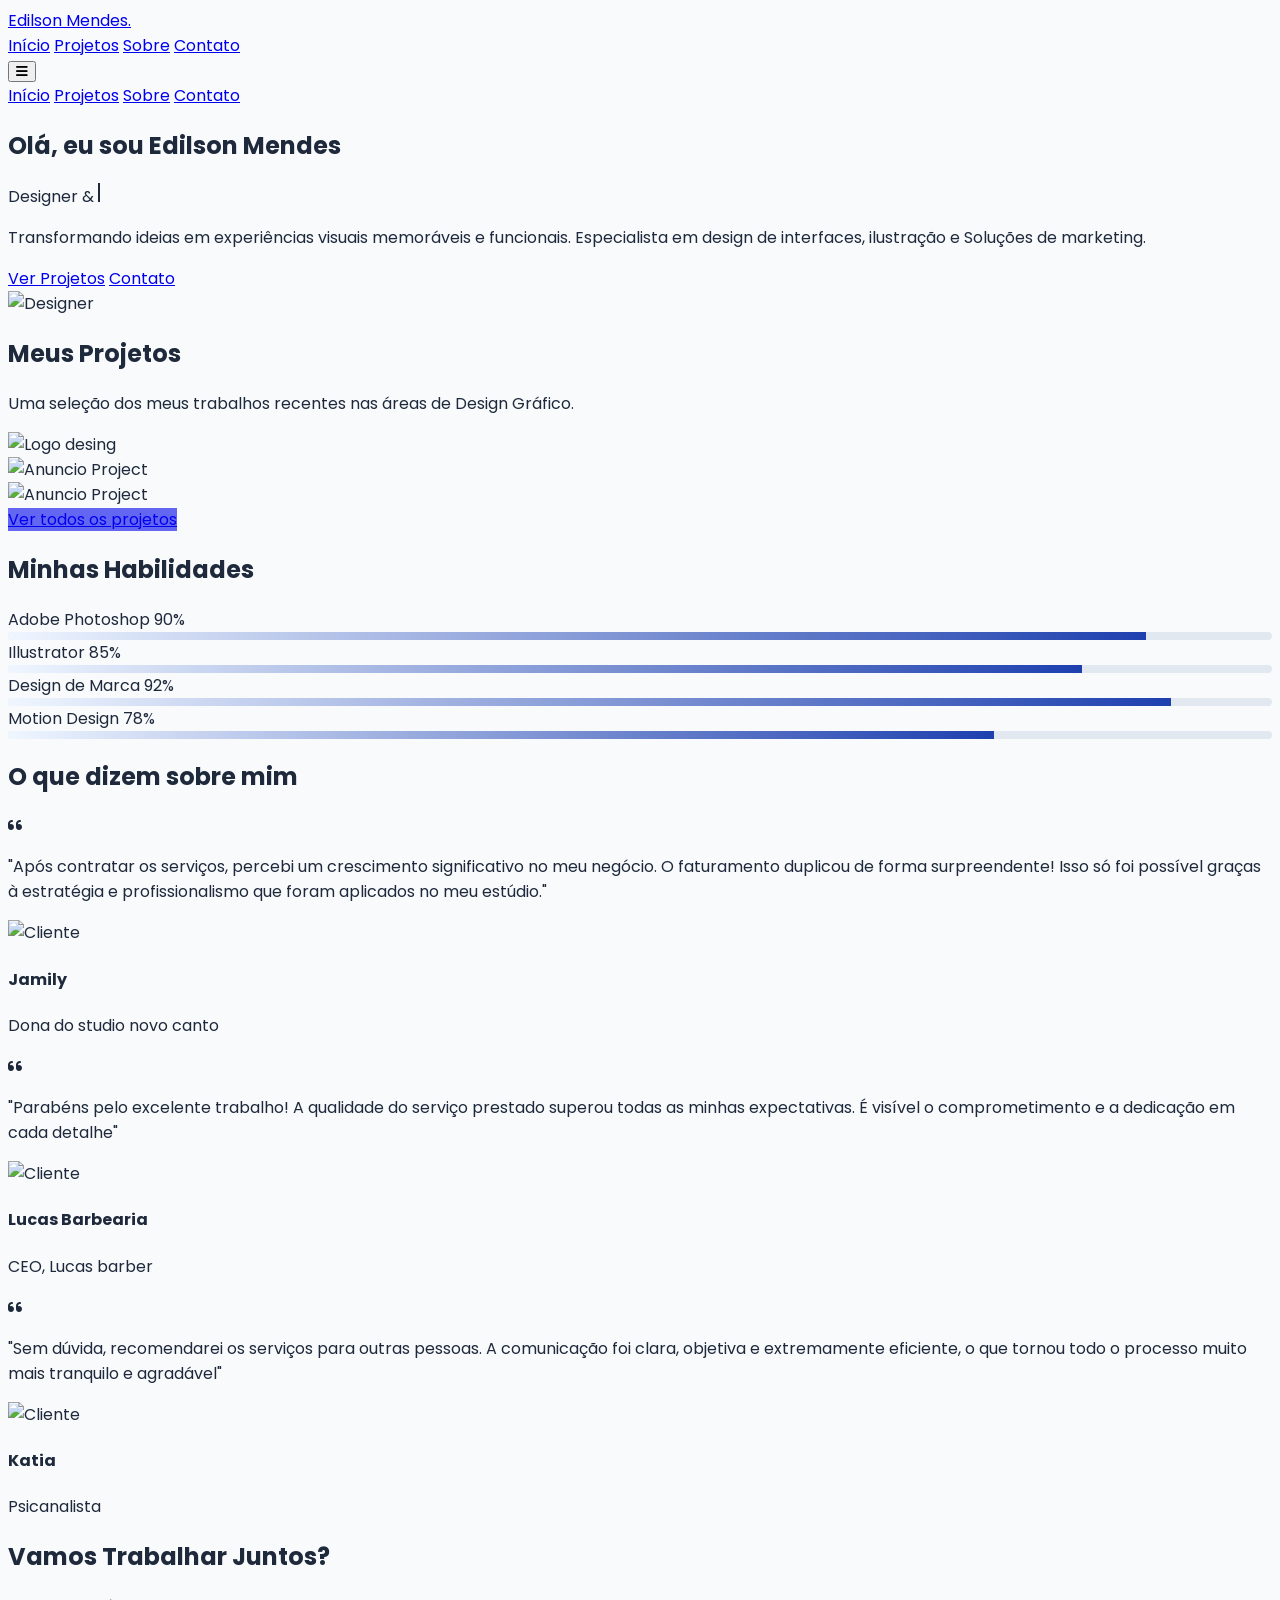
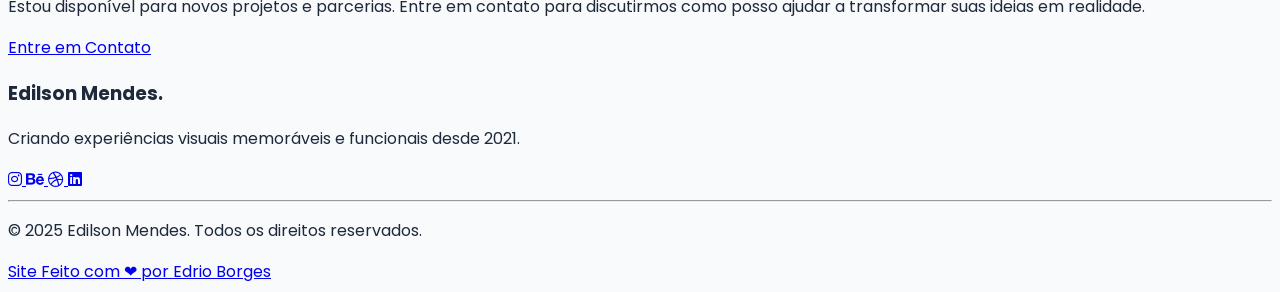
==== index.html @ 92717a98 "adição de novo desing JN dia dos namorado, fxing bugs routes" ====
<!DOCTYPE html>
<html lang="pt-br">
<head>
    <meta charset="UTF-8">
    <meta name="viewport" content="width=device-width, initial-scale=1.0">
    <title>Portfolio | Designer Criativo</title>
    <link href="https://cdnjs.cloudflare.com/ajax/libs/tailwindcss/2.2.19/tailwind.min.css" rel="stylesheet">
    <link href="https://cdnjs.cloudflare.com/ajax/libs/font-awesome/6.0.0-beta3/css/all.min.css" rel="stylesheet">
    <link href="https://fonts.googleapis.com/css2?family=Poppins:wght@300;400;500;600;700&display=swap" rel="stylesheet">
    <style>
        :root {
            --primary: #0f172a;
            --secondary: #6366f1; 
            --accent: #8b5cf6;   
            --light: #f8fafc;
            --dark: #1e293b;
            --blue-light: #eff6ff; 
            --blue-medium: #3b82f6; 
            --blue-dark: #1e40af;   
        }
        
        html {
            scroll-behavior: smooth;
        }
        
        body {
            font-family: 'Poppins', sans-serif;
            background-color: var(--light);
            color: var(--dark);
        }
        
        .nav-link {
            position: relative;
        }
        
        .nav-link::after {
            content: '';
            position: absolute;
            width: 0;
            height: 2px;
            bottom: -4px;
            left: 0;
            background-color: var(--blue-medium);
            transition: width 0.3s ease;
        }
        
        .nav-link:hover::after {
            width: 100%;
        }
        
        .hero-text span {
            display: inline-block;
            opacity: 0;
            transform: translateY(20px);
            animation: fadeInUp 0.8s forwards;
        }
        
        @keyframes fadeInUp {
            to {
                opacity: 1;
                transform: translateY(0);
            }
        }
        
        .project-card {
            position: relative;
            overflow: hidden;
            transition: transform 0.4s ease;
        }
        
        .project-card:hover {
            transform: translateY(-10px);
        }
        
        .project-overlay {
            position: absolute;
            bottom: 0;
            left: 0;
            right: 0;
            background: linear-gradient(to top, rgba(15, 23, 42, 0.9), transparent);
            color: white;
            padding: 20px;
            transform: translateY(100%);
            transition: transform 0.3s ease;
        }
        
        .project-card:hover .project-overlay {
            transform: translateY(0);
        }
        
        .btn-primary {
            background-color: var(--secondary);
            transition: all 0.3s ease;
        }
        
        .btn-primary:hover {
            background-color: var(--blue-dark);
            transform: translateY(-2px);
            box-shadow: 0 10px 15px -3px rgba(99, 102, 241, 0.3);
        }
        
        .skill-bar {
            height: 8px;
            border-radius: 4px;
            background-color: #e2e8f0;
            overflow: hidden;
            position: relative;
        }
        
        .skill-progress {
            position: absolute;
            top: 0;
            left: 0;
            height: 100%;
            background: linear-gradient(to right, var(--blue-light), var(--blue-dark));
            width: 0;
            transition: width 1.5s ease;
        }
        
        .animate-on-scroll {
            opacity: 0;
            transform: translateY(30px);
            transition: opacity 0.8s ease, transform 0.8s ease;
        }
        
        .animate-on-scroll.visible {
            opacity: 1;
            transform: translateY(0);
        }
        
        #navbar {
            transition: all 0.3s ease;
        }
        
        .shrink {
            padding-top: 0.5rem !important;
            padding-bottom: 0.5rem !important;
            background-color: rgba(255, 255, 255, 0.95) !important;
            box-shadow: 0 10px 15px -3px rgba(0, 0, 0, 0.1);
        }
        
        .loader {
            position: fixed;
            top: 0;
            left: 0;
            width: 100%;
            height: 100%;
            background-color: var(--light);
            display: flex;
            justify-content: center;
            align-items: center;
            z-index: 9999;
            transition: opacity 0.5s ease, visibility 0.5s ease;
        }
        
        .loader-hidden {
            opacity: 0;
            visibility: hidden;
        }
        
        .loader-icon {
            width: 50px;
            height: 50px;
            border: 3px solid #e2e8f0;
            border-top-color: var(--accent);
            border-radius: 50%;
            animation: spin 1s linear infinite;
        }
        
        @keyframes spin {
            to {
                transform: rotate(360deg);
            }
        }
        
        .cursor {
            display: inline-block;
            width: 2px;
            height: 1.2em;
            background-color: var(--dark);
            margin-left: 4px;
            animation: blink 1s infinite;
        }
        
        @keyframes blink {
            50% {
                opacity: 0;
            }
        }
    </style>
</head>
<body>
    
    <div class="loader">
        <div class="loader-icon"></div>
    </div>

    
    <nav id="navbar" class="fixed w-full bg-white bg-opacity-80 backdrop-filter backdrop-blur-lg py-4 z-50 transition-all duration-300">
        <div class="container mx-auto px-6 flex justify-between items-center">
            <a href="#" class="text-2xl font-bold text-blue-600">
                <span class="text-blue-600">Edilson</span> Mendes<span class="text-blue-600">.</span>
            </a>
            <div class="hidden md:flex space-x-8">
                <a href="/index.html" class="nav-link text-gray-800 hover:text-indigo-600 font-medium">Início</a>
                <a href="./routes/projetos.html" class="nav-link text-gray-800 hover:text-indigo-600 font-medium">Projetos</a>
                <a href="./routes/sobre.html" class="nav-link text-gray-800 hover:text-indigo-600 font-medium">Sobre</a>
                <a href="./routes/contato.html" class="nav-link text-gray-800 hover:text-blue-600 font-medium">Contato</a>
            </div>
            <div class="md:hidden">
                <button id="menu-toggle" class="text-gray-800 focus:outline-none">
                    <i class="fas fa-bars text-2xl"></i>
                </button>
            </div>
        </div>
        
        <div id="mobile-menu" class="hidden md:hidden bg-white absolute w-full left-0 py-4 px-6 shadow-lg">
            <div class="flex flex-col space-y-4">
                <a href="/index.html" class="text-gray-800 hover:text-indigo-600 font-medium">Início</a>
                <a href="./routes/projetos.html" class="text-gray-800 hover:text-indigo-600 font-medium">Projetos</a>
                <a href="./routes/sobre.html" class="text-gray-800 hover:text-indigo-600 font-medium">Sobre</a>
                <a href="./routes/contato.html" class="text-gray-800 hover:text-blue-600 font-medium">Contato</a>
            </div>
        </div>
    </nav>

    <!-- Hero Section -->
    <section class="min-h-screen bg-gradient-to-b from-white to-indigo-50 flex items-center relative overflow-hidden">
        <div class="container mx-auto px-6 py-24 md:py-32">
            <div class="flex flex-col md:flex-row items-center">
                <div class="md:w-1/2 mb-12 md:mb-0">
                    <h1 class="text-4xl md:text-6xl font-bold mb-4 hero-text">
                        <span style="animation-delay: 0.1s;">Olá,</span>
                        <span style="animation-delay: 0.2s;"> eu</span>
                        <span style="animation-delay: 0.3s;"> sou</span>
                        <span style="animation-delay: 0.4s;"> Edilson</span>
                        <span style="animation-delay: 0.5s;"> Mendes</span>
                    </h1>
                    <div class="mb-8 text-xl md:text-2xl text-gray-600 hero-text">
                        <span id="typed-text"></span><span class="cursor"></span>
                    </div>
                    <p class="text-gray-600 mb-8 hero-text" style="animation-delay: 0.8s;">
                        Transformando ideias em experiências visuais memoráveis e funcionais. Especialista em design de interfaces, ilustração e Soluções de marketing.
                    </p>
                    <div class="flex space-x-4 hero-text" style="animation-delay: 1s;">
                        <a href="#projetos" class="bg-blue-600 hover:bg-blue-700 px-8 py-3 rounded-lg text-white font-medium transition-colors duration-300">Ver Projetos</a>
                        <a href="./routes/contato.html" class="px-8 py-3 rounded-lg border-2 border-indigo-600 text-indigo-600 font-medium hover:bg-indigo-600 hover:text-white transition duration-300">Contato</a>
                    </div>
                </div>
                <div class="md:w-1/2 flex justify-center">
                    <div class="relative w-80 h-80 md:w-96 md:h-96 rounded-full bg-indigo-100 animate-on-scroll">
                        <img src="https://englishhub897785602.imgix.net/edilson/perfil2.jpeg" alt="Designer" class="absolute inset-0 w-full h-full object-cover rounded-full p-2" loading="lazy">
                    </div>
                </div>
            </div>
        </div>
        <div class="absolute -bottom-16 -right-16 w-64 h-64 bg-purple-200 rounded-full opacity-50 blur-3xl"></div>
        <div class="absolute -top-16 -left-16 w-64 h-64 bg-indigo-200 rounded-full opacity-50 blur-3xl"></div>
    </section>

    
    <section id="projetos" class="py-20 bg-white">
        <div class="container mx-auto px-6">
            <h2 class="text-3xl md:text-4xl font-bold mb-2 animate-on-scroll">Meus Projetos</h2>
            <div class="w-20 h-1 bg-indigo-600 rounded mb-8 animate-on-scroll"></div>
            <p class="text-gray-600 mb-12 max-w-2xl animate-on-scroll">
                Uma seleção dos meus trabalhos recentes nas áreas de Design Gráfico.
            </p>
            
            <div class="grid grid-cols-1 md:grid-cols-2 lg:grid-cols-3 gap-8">
                <div class="project-card rounded-xl shadow-lg overflow-hidden animate-on-scroll">
                    <img src="https://englishhub897785602.imgix.net/edilson/Bellaitalia.jpeg" alt="Logo desing" class="w-full h-64 object-cover" loading="lazy">
                    <div class="project-overlay">
                        <h3 class="text-xl font-bold mb-2">Logo Bella italia</h3>
                        <p class="text-gray-200 mb-4">Design de uma logo Feita para uma das maiores Pizzarias de Porterinha</p>
                        <a href="./routes/projetos.html" class="text-indigo-300 hover:text-white transition">Ver detalhes →</a>
                    </div>
                </div>
                
                <div class="project-card rounded-xl shadow-lg overflow-hidden animate-on-scroll">
                    <img src="https://englishhub897785602.imgix.net/edilson/Design%20Storie%20Prime%20JN%20dia%20dos%20namorados%20_page-0001.jpg"
                        alt="Anuncio Project"
                        class="w-full h-64 object-cover object-top mx-auto"
                        loading="lazy">
                    <div class="project-overlay">
                        <h3 class="text-xl font-bold mb-2">Anuncio Dia dos namorados</h3>
                        <p class="text-gray-200 mb-4">Criação de um anuncio promocional do dia dos namorados Posto JN</p>
                        <a href="./routes/projetos.html" class="text-indigo-300 hover:text-white transition">Ver detalhes →</a>
                    </div>
                </div>

                
                <div class="project-card rounded-xl shadow-lg overflow-hidden animate-on-scroll">
                    <img src="https://englishhub897785602.imgix.net/edilson/imgProject2.jpeg" alt="Anuncio Project" class="w-full h-64 object-cover" loading="lazy">
                    <div class="project-overlay">
                        <h3 class="text-xl font-bold mb-2">Anuncio Show</h3>
                        <p class="text-gray-200 mb-4">Criação de um anuncio promocional de um show na Bella italia</p>
                        <a href="./routes/projetos.html" class="text-indigo-300 hover:text-white transition">Ver detalhes →</a>
                    </div>
                </div>

                
                
                
                <!--  
                <div class="project-card rounded-xl shadow-lg overflow-hidden animate-on-scroll">
                    <img src="/api/placeholder/600/400" alt="Illustration Project" class="w-full h-64 object-cover" loading="lazy">
                    <div class="project-overlay">
                        <h3 class="text-xl font-bold mb-2">Ilustrações Livro Infantil</h3>
                        <p class="text-gray-200 mb-4">Série de ilustrações para livro infantil educativo sobre preservação ambiental.</p>
                        <a href="./projetos.html" class="text-indigo-300 hover:text-white transition">Ver detalhes →</a>
                    </div>
                </div>
                
     
                <div class="project-card rounded-xl shadow-lg overflow-hidden animate-on-scroll">
                    <img src="/api/placeholder/600/400" alt="UI Design" class="w-full h-64 object-cover" loading="lazy">
                    <div class="project-overlay">
                        <h3 class="text-xl font-bold mb-2">Dashboard Financeiro</h3>
                        <p class="text-gray-200 mb-4">Interface de usuário para dashboard financeiro com foco em visualização de dados.</p>
                        <a href="#" class="text-indigo-300 hover:text-white transition">Ver detalhes →</a>
                    </div>
                </div>
                
               
                <div class="project-card rounded-xl shadow-lg overflow-hidden animate-on-scroll">
                    <img src="/api/placeholder/600/400" alt="Packaging Design" class="w-full h-64 object-cover" loading="lazy">
                    <div class="project-overlay">
                        <h3 class="text-xl font-bold mb-2">Embalagem Cosmético Natural</h3>
                        <p class="text-gray-200 mb-4">Design de embalagem sustentável para linha de cosméticos naturais.</p>
                        <a href="#" class="text-indigo-300 hover:text-white transition">Ver detalhes →</a>
                    </div>
                </div>
            </div>
            -->
            
            <div class="text-center mt-12">
                <a href="./routes/projetos.html" class="btn-primary px-8 py-3 rounded-lg text-white font-medium inline-block animate-on-scroll">
                    Ver todos os projetos
                </a>
            </div>
        </div>
    </section>

    <section class="py-20 bg-indigo-50">
        <div class="container mx-auto px-6">
            <h2 class="text-3xl md:text-4xl font-bold mb-2 animate-on-scroll">Minhas Habilidades</h2>
            <div class="w-20 h-1 bg-indigo-600 rounded mb-8 animate-on-scroll"></div>
            
            <div class="grid grid-cols-1 md:grid-cols-2 gap-x-12 gap-y-8">

                <!-- 
                <div class="animate-on-scroll">
                    <div class="flex justify-between mb-2">
                        <span class="font-medium">UI/UX Design</span>
                        <span class="text-indigo-600">95%</span>
                    </div>
                    <div class="skill-bar">
                        <div class="skill-progress" data-width="95"></div>
                    </div>
                </div>
                 -->
                <div class="animate-on-scroll">
                    <div class="flex justify-between mb-2">
                        <span class="font-medium">Adobe Photoshop</span>
                        <span class="text-indigo-600">90%</span>
                    </div>
                    <div class="skill-bar">
                        <div class="skill-progress" data-width="90"></div>
                    </div>
                </div>
                
                
                <div class="animate-on-scroll">
                    <div class="flex justify-between mb-2">
                        <span class="font-medium">Illustrator</span>
                        <span class="text-indigo-600">85%</span>
                    </div>
                    <div class="skill-bar">
                        <div class="skill-progress" data-width="85"></div>
                    </div>
                </div>
                
                <!-- 
                 /*
                <div class="animate-on-scroll">
                    <div class="flex justify-between mb-2">
                        <span class="font-medium">Figma</span>
                        <span class="text-indigo-600">98%</span>
                    </div>
                    <div class="skill-bar">
                        <div class="skill-progress" data-width="98"></div>
                    </div>
                </div>
                 -->
                
                <div class="animate-on-scroll">
                    <div class="flex justify-between mb-2">
                        <span class="font-medium">Design de Marca</span>
                        <span class="text-indigo-600">92%</span>
                    </div>
                    <div class="skill-bar">
                        <div class="skill-progress" data-width="92"></div>
                    </div>
                </div>
                
                
                <div class="animate-on-scroll">
                    <div class="flex justify-between mb-2">
                        <span class="font-medium">Motion Design</span>
                        <span class="text-indigo-600">78%</span>
                    </div>
                    <div class="skill-bar">
                        <div class="skill-progress" data-width="78"></div>
                    </div>
                </div>
            </div>
        </div>
    </section>

    
    <section class="py-20 bg-white">
        <div class="container mx-auto px-6">
            <h2 class="text-3xl md:text-4xl font-bold mb-2 text-center animate-on-scroll">O que dizem sobre mim</h2>
            <div class="w-20 h-1 bg-indigo-600 rounded mb-8 mx-auto animate-on-scroll"></div>
            
            <div class="grid grid-cols-1 md:grid-cols-2 lg:grid-cols-3 gap-8 mt-12">
               
                <div class="bg-gray-50 p-8 rounded-xl shadow-lg animate-on-scroll">
                    <div class="text-indigo-500 mb-4">
                        <i class="fas fa-quote-left text-3xl"></i>
                    </div>
                    <p class="text-gray-600 mb-6 italic">
                        "Após contratar os serviços, percebi um crescimento significativo no meu negócio. O faturamento duplicou de forma surpreendente! Isso só foi possível graças à estratégia e profissionalismo que foram aplicados no meu estúdio."
                    </p>
                    <div class="flex items-center">
                        <div class="w-12 h-12 rounded-full bg-gray-300 mr-4">
                            <img src="/api/placeholder/50/50" alt="Cliente" class="w-full h-full object-cover rounded-full" loading="lazy">
                        </div>
                        <div>
                            <h4 class="font-bold">Jamily</h4>
                            <p class="text-sm text-gray-500">Dona do studio novo canto</p>
                        </div>
                    </div>
                </div>
                
                
                <div class="bg-gray-50 p-8 rounded-xl shadow-lg animate-on-scroll">
                    <div class="text-indigo-500 mb-4">
                        <i class="fas fa-quote-left text-3xl"></i>
                    </div>
                    <p class="text-gray-600 mb-6 italic">
                        "Parabéns pelo excelente trabalho! A qualidade do serviço prestado superou todas as minhas expectativas. É visível o comprometimento e a dedicação em cada detalhe"
                    </p>
                    <div class="flex items-center">
                        <div class="w-12 h-12 rounded-full bg-gray-300 mr-4">
                            <img src="/api/placeholder/50/50" alt="Cliente" class="w-full h-full object-cover rounded-full" loading="lazy">
                        </div>
                        <div>
                            <h4 class="font-bold">Lucas Barbearia</h4>
                            <p class="text-sm text-gray-500">CEO, Lucas barber</p>
                        </div>
                    </div>
                </div>
                
                <div class="bg-gray-50 p-8 rounded-xl shadow-lg animate-on-scroll">
                    <div class="text-indigo-500 mb-4">
                        <i class="fas fa-quote-left text-3xl"></i>
                    </div>
                    <p class="text-gray-600 mb-6 italic">
                        "Sem dúvida, recomendarei os serviços para outras pessoas. A comunicação foi clara, objetiva e extremamente eficiente, o que tornou todo o processo muito mais tranquilo e agradável"
                    </p>
                    <div class="flex items-center">
                        <div class="w-12 h-12 rounded-full bg-gray-300 mr-4">
                            <img src="/api/placeholder/50/50" alt="Cliente" class="w-full h-full object-cover rounded-full" loading="lazy">
                        </div>
                        <div>
                            <h4 class="font-bold">Katia</h4>
                            <p class="text-sm text-gray-500">Psicanalista</p>
                        </div>
                    </div>
                </div>
            </div>
        </div>
    </section>

    <section class="py-20 bg-indigo-600 text-white">
        <div class="container mx-auto px-6 text-center">
            <h2 class="text-3xl md:text-4xl font-bold mb-4 animate-on-scroll">Vamos Trabalhar Juntos?</h2>
            <p class="max-w-lg mx-auto mb-8 animate-on-scroll">
                Estou disponível para novos projetos e parcerias. Entre em contato para discutirmos como posso ajudar a transformar suas ideias em realidade.
            </p>
            <a href="./routes/contato.html" class="bg-white text-indigo-600 px-8 py-3 rounded-lg font-medium hover:bg-gray-100 transition duration-300 inline-block animate-on-scroll">
                Entre em Contato
            </a>
        </div>
    </section>

   
    <footer class="bg-gray-900 text-white py-12">
        <div class="container mx-auto px-6">
            <div class="flex flex-col md:flex-row justify-between items-center">
                <div class="mb-8 md:mb-0">
                    <h3 class="text-2xl font-bold mb-4 text-blue-400"> 
                        <span class="text-blue-500">Edilson</span> Mendes<span class="text-blue-500">.</span>
                    </h3>
                    <p class="text-gray-400 max-w-md">
                        Criando experiências visuais memoráveis e funcionais desde 2021.
                    </p>
                </div>
                
                <div class="flex space-x-6">
                    <a href="https://www.instagram.com/edilsonmendessantos/" target="_blank" class="text-gray-400 hover:text-white transition">
                        <i class="fab fa-instagram text-xl"></i>
                    </a>
                    <a href="#" class="text-gray-400 hover:text-white transition">
                        <i class="fab fa-behance text-xl"></i>
                    </a>
                    <a href="#" class="text-gray-400 hover:text-white transition">
                        <i class="fab fa-dribbble text-xl"></i>
                    </a>
                    <a href="#" class="text-gray-400 hover:text-white transition">
                        <i class="fab fa-linkedin text-xl"></i>
                    </a>
                </div>
            </div>
            
            <hr class="border-gray-800 my-8">
            
            <div class="flex flex-col md:flex-row justify-between items-center">
                <p class="text-gray-500 text-sm mb-4 md:mb-0">
                    &copy; 2025 Edilson Mendes. Todos os direitos reservados.
                </p>
                
                <div class="flex space-x-6 text-sm text-gray-500">
                    <a href="https://www.instagram.com/edrioborges/" target="_blank" class="hover:text-gray-300 transition">Site Feito com ❤ por Edrio Borges</a>
                </div>
            </div>
        </div>
    </footer>

    <script>
       
        window.addEventListener('load', () => {
            const loader = document.querySelector('.loader');
            setTimeout(() => {
                loader.classList.add('loader-hidden');
            }, 500);
        });
        
        
        document.getElementById('menu-toggle').addEventListener('click', () => {
            document.getElementById('mobile-menu').classList.toggle('hidden');
        });
        
        
        window.addEventListener('scroll', () => {
            const navbar = document.getElementById('navbar');
            if (window.scrollY > 50) {
                navbar.classList.add('shrink');
            } else {
                navbar.classList.remove('shrink');
            }
        });
        
        
        const typedTextElement = document.getElementById('typed-text');
        const textToType = "Designer & Criador Visual";
        let i = 0;
        
        function typeWriter() {
            if (i < textToType.length) {
                typedTextElement.textContent += textToType.charAt(i);
                i++;
                setTimeout(typeWriter, 100);
            }
        }
        
        setTimeout(typeWriter, 1000);
        
        
        const animateElements = document.querySelectorAll('.animate-on-scroll');
        
        const observer = new IntersectionObserver((entries) => {
            entries.forEach(entry => {
                if (entry.isIntersecting) {
                    entry.target.classList.add('visible');
                }
            });
        }, { threshold: 0.1 });
        
        animateElements.forEach(element => {
            observer.observe(element);
        });
        
        
        const skillObserver = new IntersectionObserver((entries) => {
            entries.forEach(entry => {
                if (entry.isIntersecting) {
                    const progressBars = entry.target.querySelectorAll('.skill-progress');
                    progressBars.forEach(bar => {
                        const width = bar.getAttribute('data-width');
                        bar.style.width = width + '%';
                    });
                }
            });
        }, { threshold: 0.5 });
        
        document.querySelectorAll('.skill-bar').forEach(skill => {
            skillObserver.observe(skill);
        });
    </script>
</body>
</html>
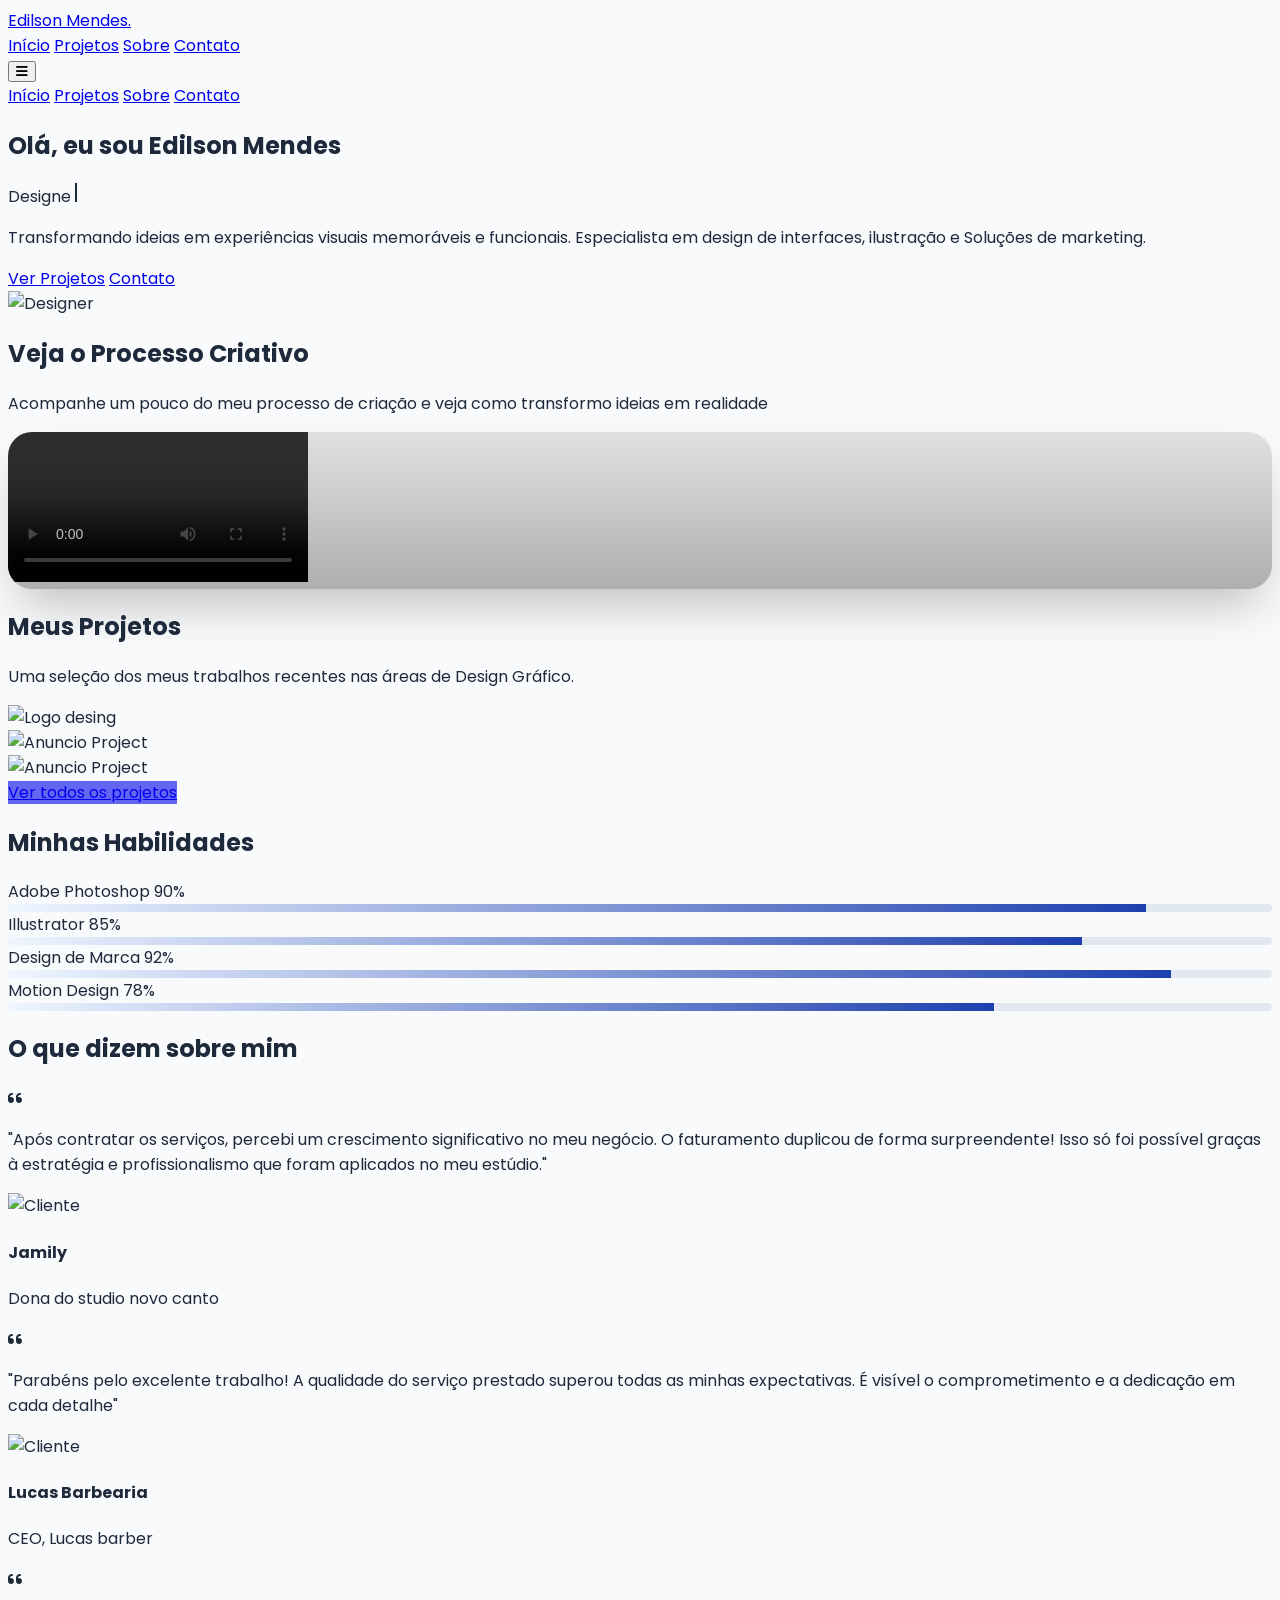
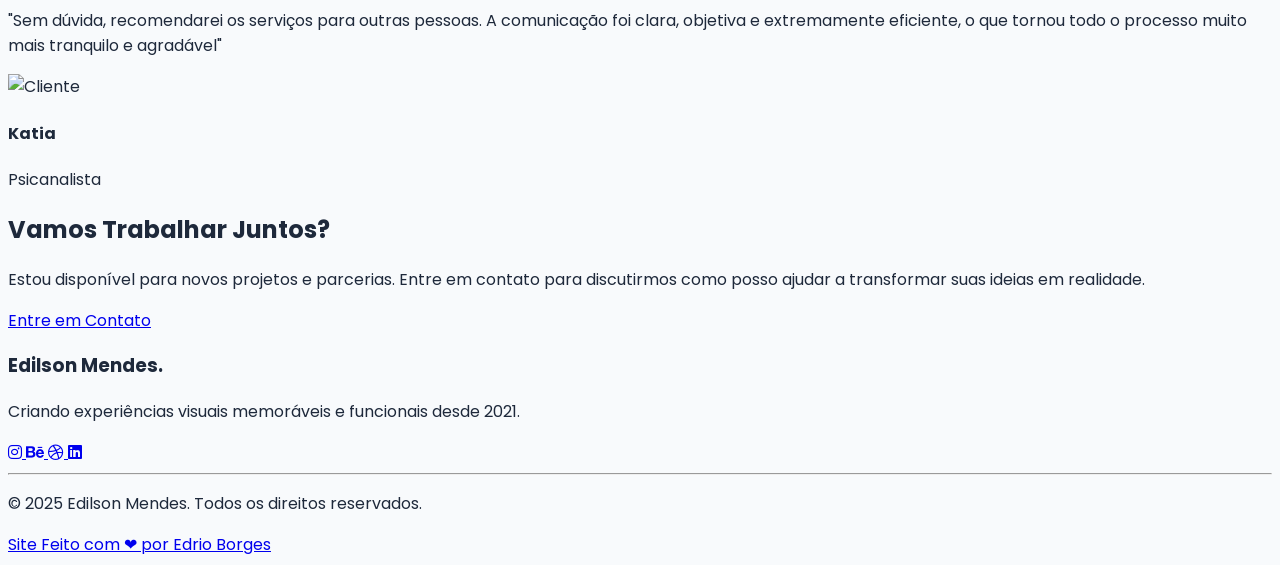
==== commit 7ec37ef6: "Video section and updanting new projects" ====
--- a/index.html
+++ b/index.html
@@ -187,6 +187,82 @@
                 opacity: 0;
             }
         }
+        
+        /* Video Marketing Section Styles */
+        .video-story-container {
+            position: relative;
+            border-radius: 1.5rem;
+            overflow: hidden;
+            box-shadow: 0 25px 50px -12px rgba(0, 0, 0, 0.25);
+            transition: transform 0.3s ease, box-shadow 0.3s ease;
+        }
+        
+        .video-story-container:hover {
+            transform: translateY(-5px);
+            box-shadow: 0 35px 60px -12px rgba(0, 0, 0, 0.35);
+        }
+        
+        .video-overlay {
+            position: absolute;
+            top: 0;
+            left: 0;
+            right: 0;
+            bottom: 0;
+            background: linear-gradient(180deg, rgba(0,0,0,0.1) 0%, rgba(0,0,0,0.3) 100%);
+            pointer-events: none;
+            z-index: 1;
+        }
+        
+        .video-story-content {
+            position: relative;
+            z-index: 2;
+        }
+        
+        .video-controls-overlay {
+            position: absolute;
+            bottom: 0;
+            left: 0;
+            right: 0;
+            background: linear-gradient(transparent, rgba(0,0,0,0.7));
+            padding: 1rem;
+            transform: translateY(100%);
+            transition: transform 0.3s ease;
+        }
+        
+        .video-story-container:hover .video-controls-overlay {
+            transform: translateY(0);
+        }
+        
+        .story-avatar {
+            background: linear-gradient(135deg, #6366f1, #8b5cf6);
+            box-shadow: 0 4px 15px rgba(99, 102, 241, 0.4);
+        }
+        
+        .story-interaction {
+            transition: all 0.2s ease;
+        }
+        
+        .story-interaction:hover {
+            transform: scale(1.1);
+        }
+        
+        .video-tag {
+            display: inline-block;
+            background: rgba(99, 102, 241, 0.2);
+            color: #6366f1;
+            padding: 0.25rem 0.75rem;
+            border-radius: 9999px;
+            font-size: 0.75rem;
+            font-weight: 500;
+            margin-right: 0.5rem;
+            margin-bottom: 0.25rem;
+            transition: all 0.2s ease;
+        }
+        
+        .video-tag:hover {
+            background: rgba(99, 102, 241, 0.3);
+            transform: translateY(-1px);
+        }
     </style>
 </head>
 <body>
@@ -258,6 +334,44 @@
         <div class="absolute -top-16 -left-16 w-64 h-64 bg-indigo-200 rounded-full opacity-50 blur-3xl"></div>
     </section>
 
+    <section class="py-20 bg-gradient-to-br from-indigo-50 to-purple-50 relative overflow-hidden">
+        <div class="container mx-auto px-6">
+            <div class="max-w-4xl mx-auto text-center mb-12">
+                <h2 class="text-3xl md:text-4xl font-bold mb-4 animate-on-scroll text-gray-800">
+                    Veja o Processo Criativo
+                </h2>
+                <div class="w-20 h-1 bg-gradient-to-r from-indigo-600 to-purple-600 rounded mx-auto mb-6 animate-on-scroll"></div>
+                <p class="text-lg text-gray-600 animate-on-scroll">
+                    Acompanhe um pouco do meu processo de criação e veja como transformo ideias em realidade
+                </p>
+            </div>
+            
+            <div class="relative max-w-xl mx-auto">
+                <div class="video-story-container bg-white p-4 animate-on-scroll">
+                    <div class="aspect-video bg-black rounded-xl overflow-hidden relative">
+                        <video 
+                            class="w-full h-full object-contain"
+                            controls
+                            preload="metadata"
+                        >
+                            <source src="https://res.cloudinary.com/dhizdjuaq/video/upload/v1759284192/saida_tg4ten.mov" type="video/mp4">
+                            <source src="https://res.cloudinary.com/dhizdjuaq/video/upload/v1759284192/saida_tg4ten.mov" type="video/quicktime">
+                            Seu navegador não suporta o elemento de vídeo.
+                        </video>
+                        
+                        <!-- Video overlay -->
+                        <div class="video-overlay"></div>
+                        
+                       
+                    </div>
+                </div>
+            </div>
+        </div>
+        
+        <!-- Background decorative elements -->
+        <div class="absolute top-20 left-10 w-32 h-32 bg-indigo-200 rounded-full opacity-20 blur-2xl"></div>
+        <div class="absolute bottom-20 right-10 w-40 h-40 bg-purple-200 rounded-full opacity-20 blur-2xl"></div>
+    </section>
     
     <section id="projetos" class="py-20 bg-white">
         <div class="container mx-auto px-6">
@@ -341,6 +455,11 @@
             </div>
         </div>
     </section>
+        
+        <!-- Background decorative elements -->
+        <div class="absolute top-20 left-10 w-32 h-32 bg-indigo-200 rounded-full opacity-20 blur-2xl"></div>
+        <div class="absolute bottom-20 right-10 w-40 h-40 bg-purple-200 rounded-full opacity-20 blur-2xl"></div>
+    </section>
 
     <section class="py-20 bg-indigo-50">
         <div class="container mx-auto px-6">
@@ -611,4 +730,4 @@
         });
     </script>
 </body>
-</html>+</html>
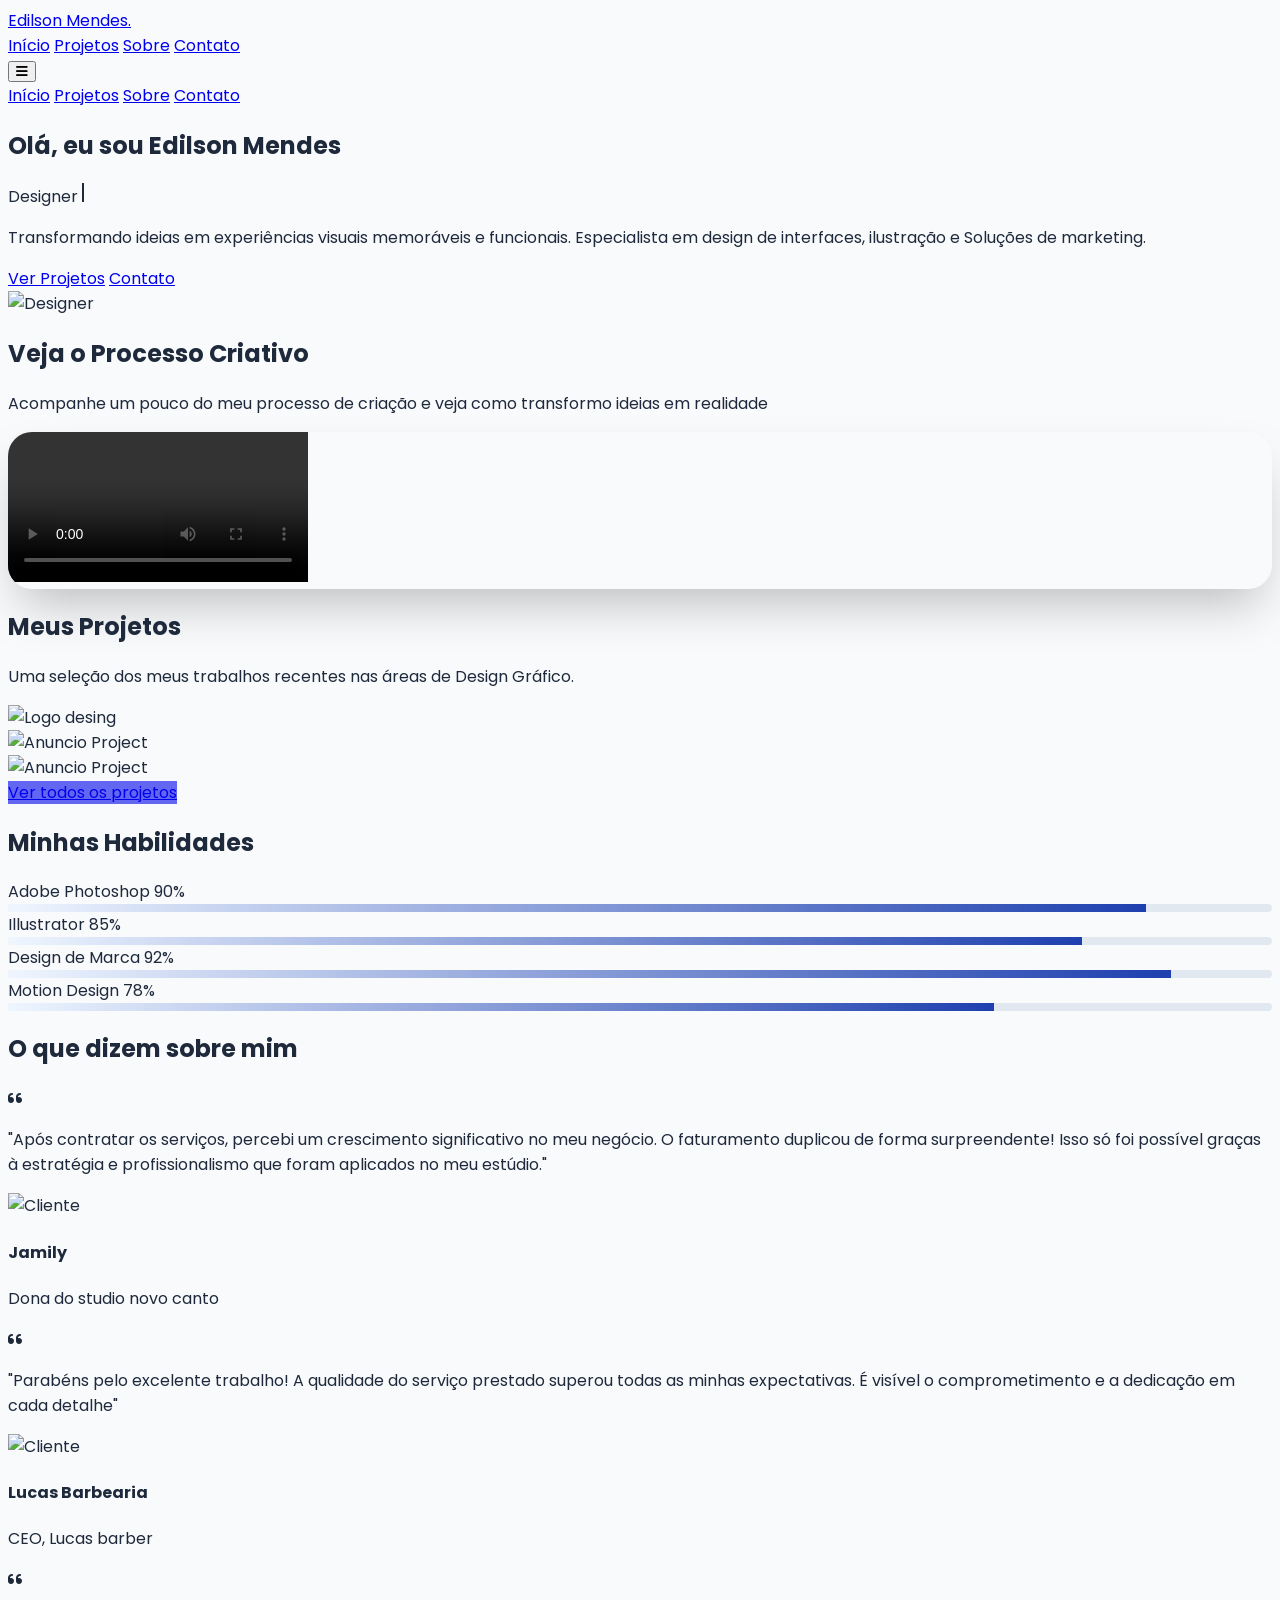
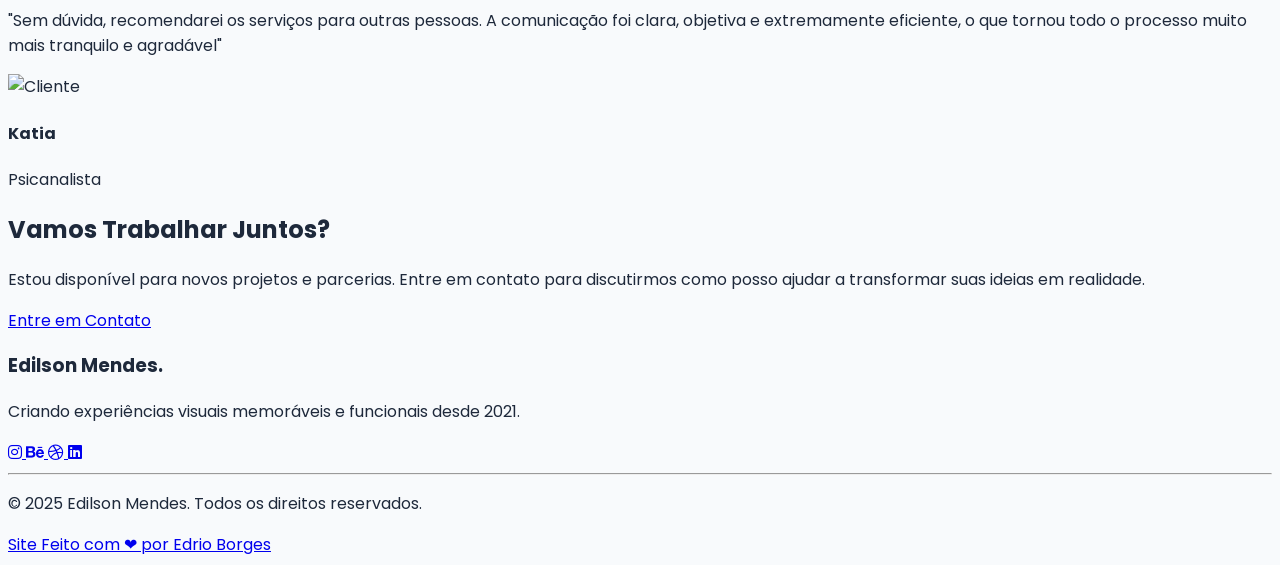
==== commit 4dba21a9: "Update index.html" ====
--- a/index.html
+++ b/index.html
@@ -349,20 +349,7 @@
             <div class="relative max-w-xl mx-auto">
                 <div class="video-story-container bg-white p-4 animate-on-scroll">
                     <div class="aspect-video bg-black rounded-xl overflow-hidden relative">
-                        <video 
-                            class="w-full h-full object-contain"
-                            controls
-                            preload="metadata"
-                        >
-                            <source src="https://res.cloudinary.com/dhizdjuaq/video/upload/v1759284192/saida_tg4ten.mov" type="video/mp4">
-                            <source src="https://res.cloudinary.com/dhizdjuaq/video/upload/v1759284192/saida_tg4ten.mov" type="video/quicktime">
-                            Seu navegador não suporta o elemento de vídeo.
-                        </video>
-                        
-                        <!-- Video overlay -->
-                        <div class="video-overlay"></div>
-                        
-                       
+                        <video class="w-full h-full object-contain" controls src="https://res.cloudinary.com/dhizdjuaq/video/upload/v1759423507/saida_koieuh.mp4" type="video/mp4"></video>
                     </div>
                 </div>
             </div>
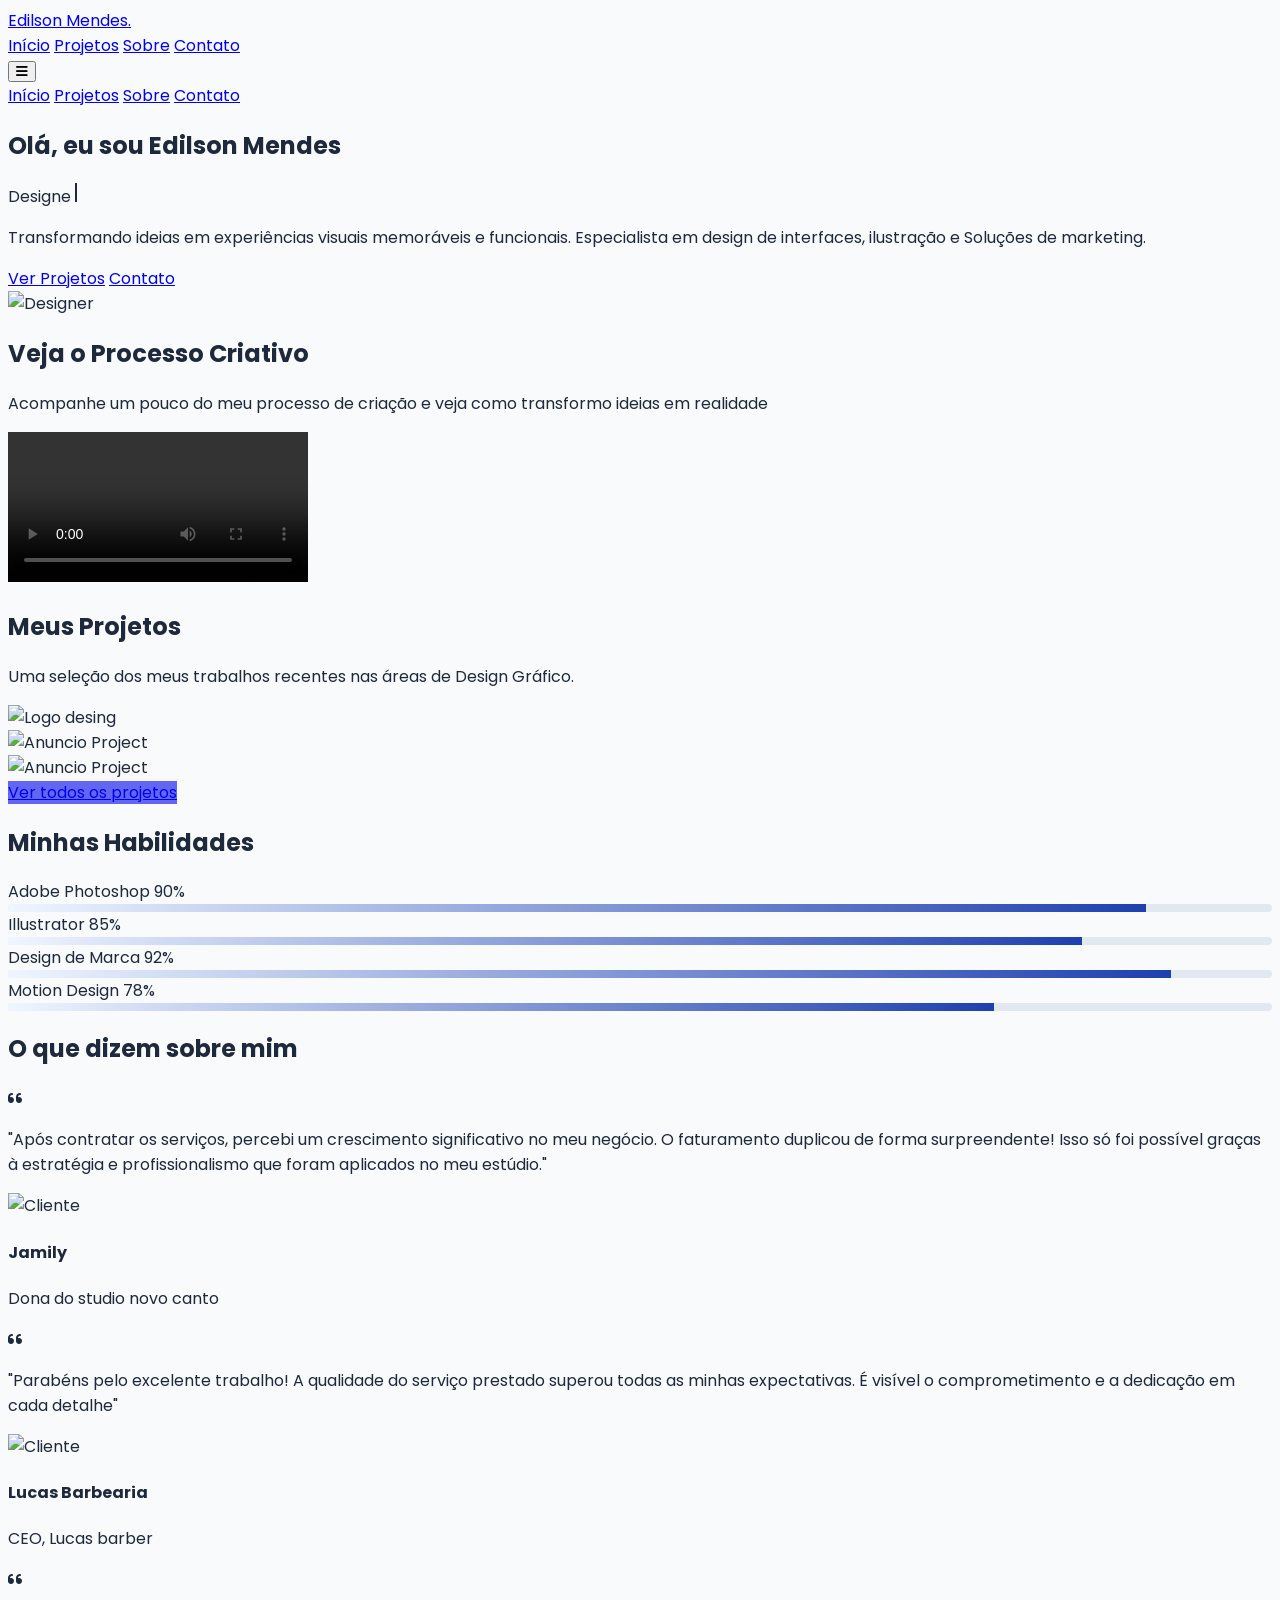
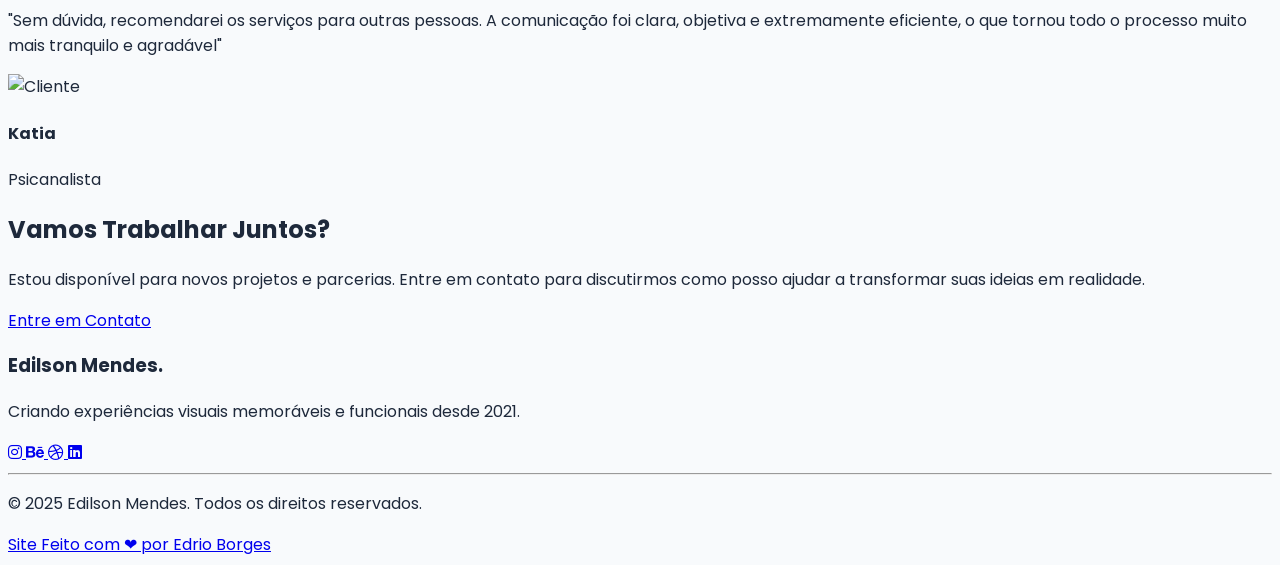
==== commit 6e5a6c12: "Update index.html" ====
--- a/index.html
+++ b/index.html
@@ -347,11 +347,7 @@
             </div>
             
             <div class="relative max-w-xl mx-auto">
-                <div class="video-story-container bg-white p-4 animate-on-scroll">
-                    <div class="aspect-video bg-black rounded-xl overflow-hidden relative">
-                        <video class="w-full h-full object-contain" controls src="https://res.cloudinary.com/dhizdjuaq/video/upload/v1759423507/saida_koieuh.mp4" type="video/mp4"></video>
-                    </div>
-                </div>
+                <video class="w-full h-full object-contain" controls src="https://res.cloudinary.com/dhizdjuaq/video/upload/v1759423507/saida_koieuh.mp4" type="video/mp4"></video>
             </div>
         </div>
         
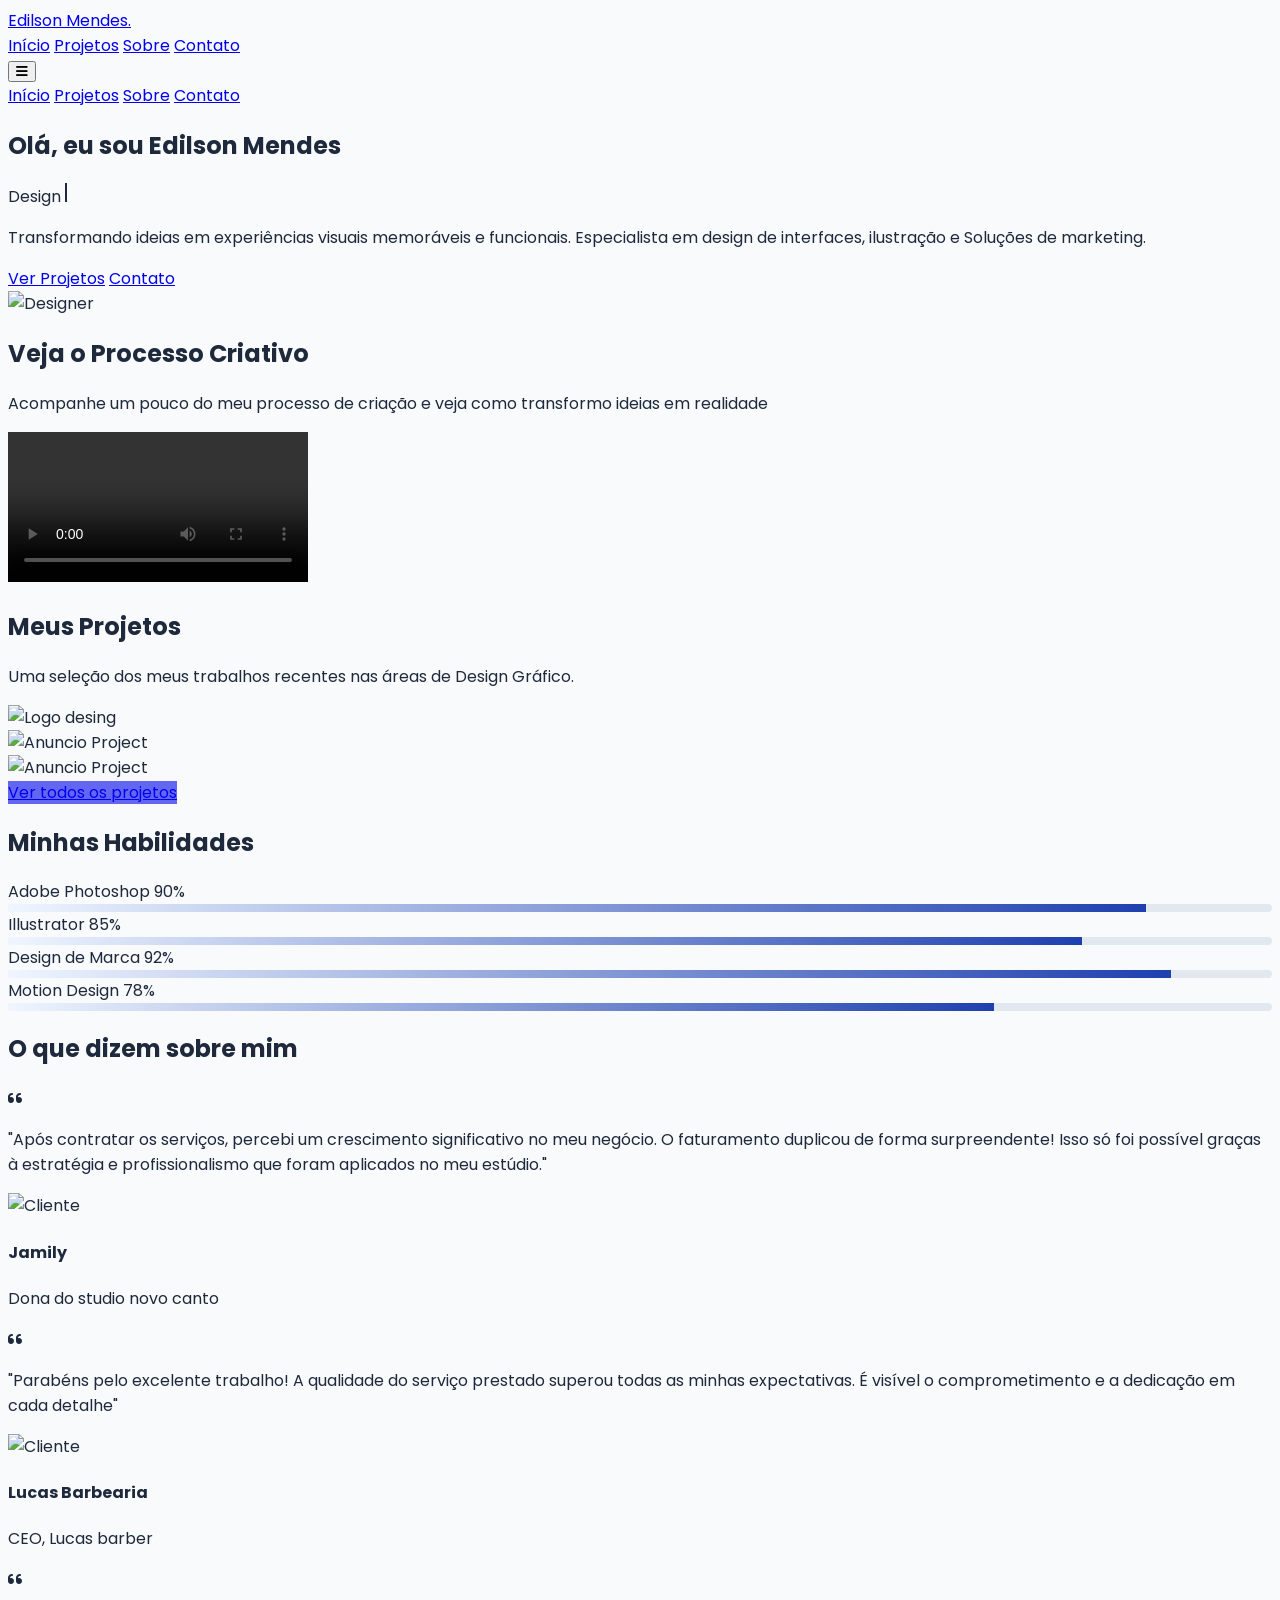
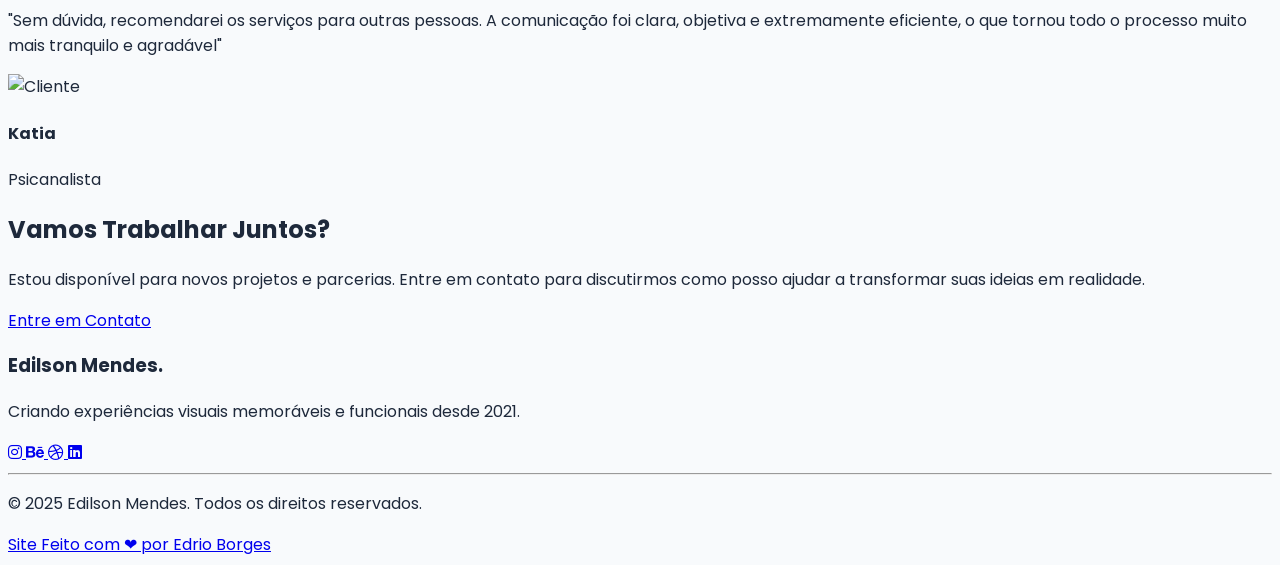
==== commit 160c3109: "Update index.html" ====
--- a/index.html
+++ b/index.html
@@ -347,7 +347,7 @@
             </div>
             
             <div class="relative max-w-xl mx-auto">
-                <video class="w-full h-full object-contain" controls src="https://res.cloudinary.com/dhizdjuaq/video/upload/v1759423507/saida_koieuh.mp4" type="video/mp4"></video>
+                  <video class="w-full h-full object-contain" controls src="https://res.cloudinary.com/dhizdjuaq/video/upload/v1759677651/saida_2_r9rekt.mp4">Seu navegador não suporta o elemento de vídeo.</video>
             </div>
         </div>
         
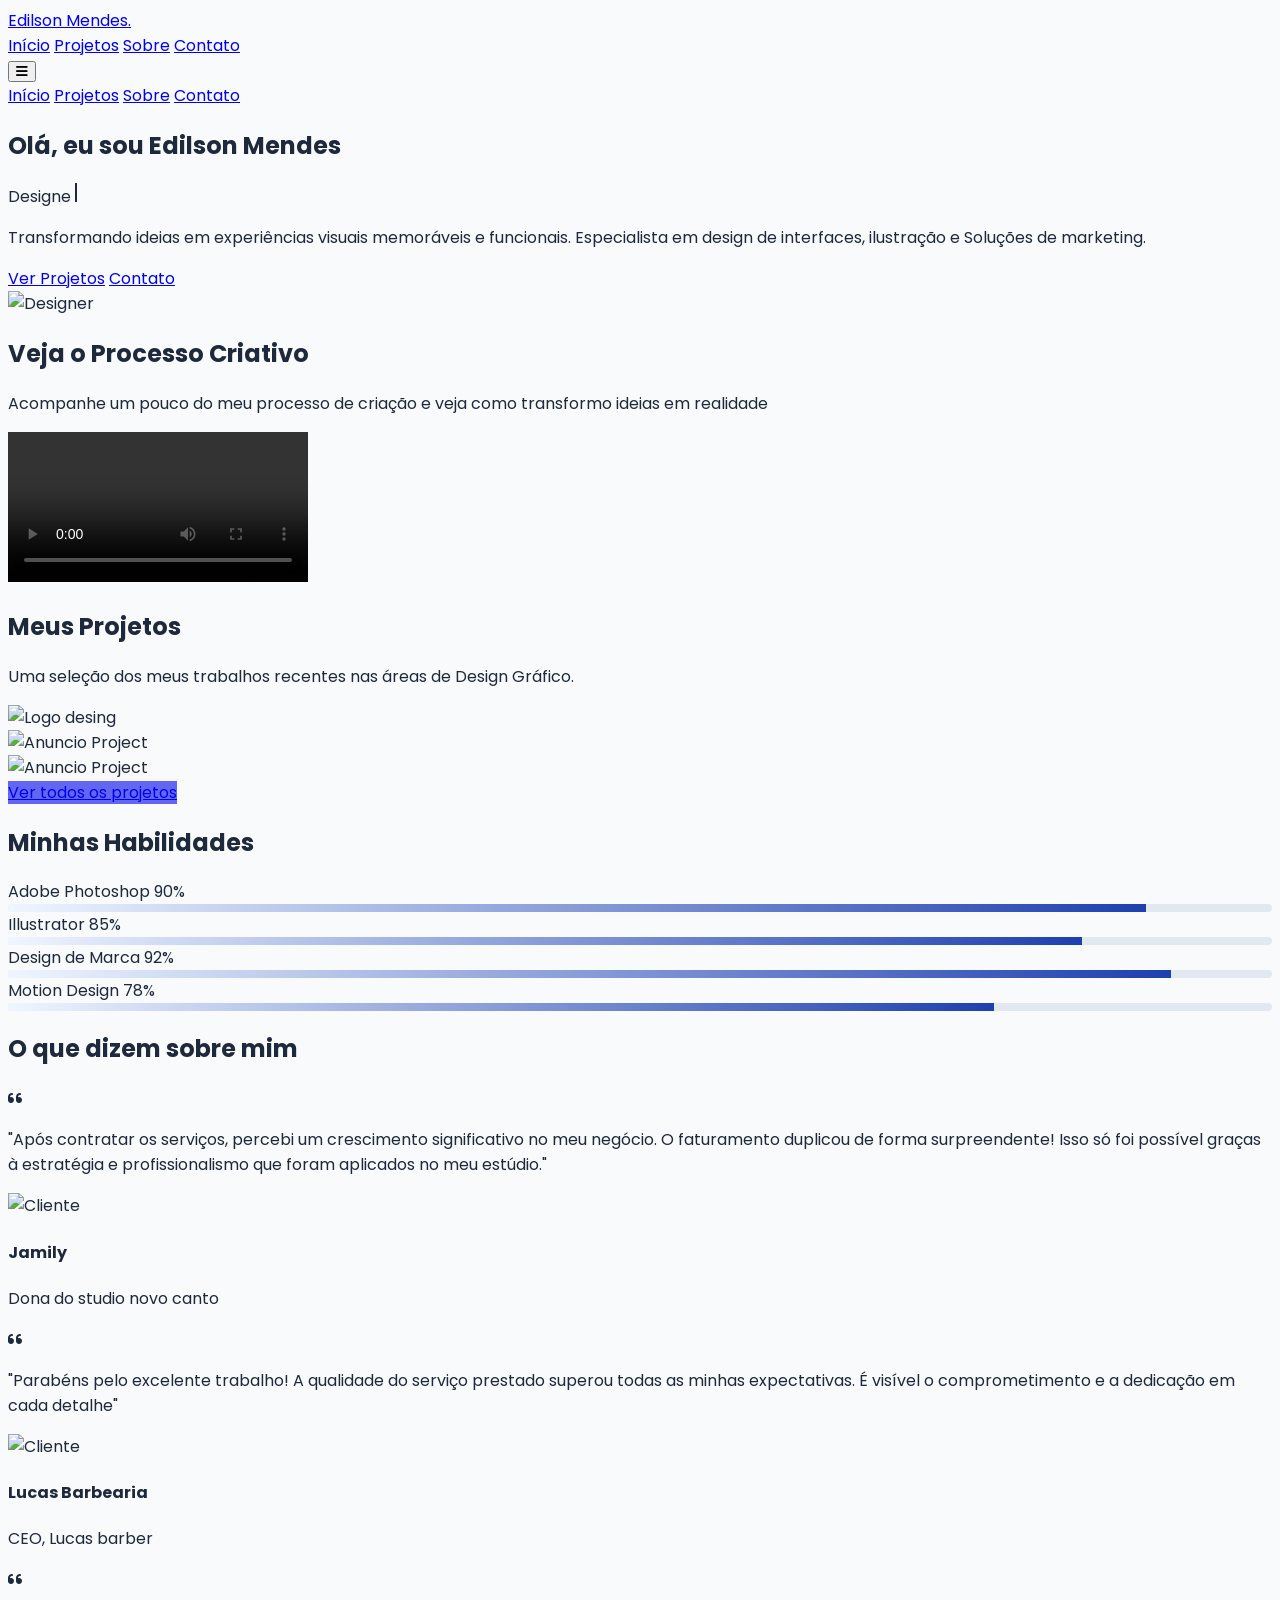
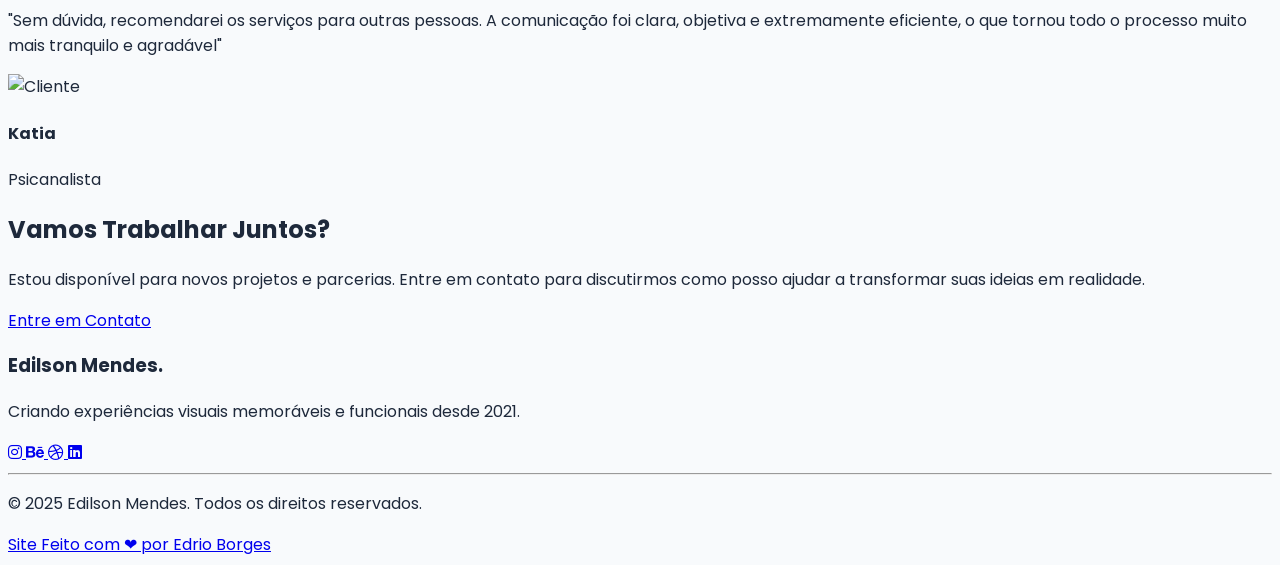
==== commit 6c4e8802: "Update index.html" ====
--- a/index.html
+++ b/index.html
@@ -350,11 +350,7 @@
                   <video class="w-full h-full object-contain" controls src="https://res.cloudinary.com/dhizdjuaq/video/upload/v1759677651/saida_2_r9rekt.mp4">Seu navegador não suporta o elemento de vídeo.</video>
             </div>
         </div>
-        
-        <!-- Background decorative elements -->
-        <div class="absolute top-20 left-10 w-32 h-32 bg-indigo-200 rounded-full opacity-20 blur-2xl"></div>
-        <div class="absolute bottom-20 right-10 w-40 h-40 bg-purple-200 rounded-full opacity-20 blur-2xl"></div>
-    </section>
+     </section>
     
     <section id="projetos" class="py-20 bg-white">
         <div class="container mx-auto px-6">
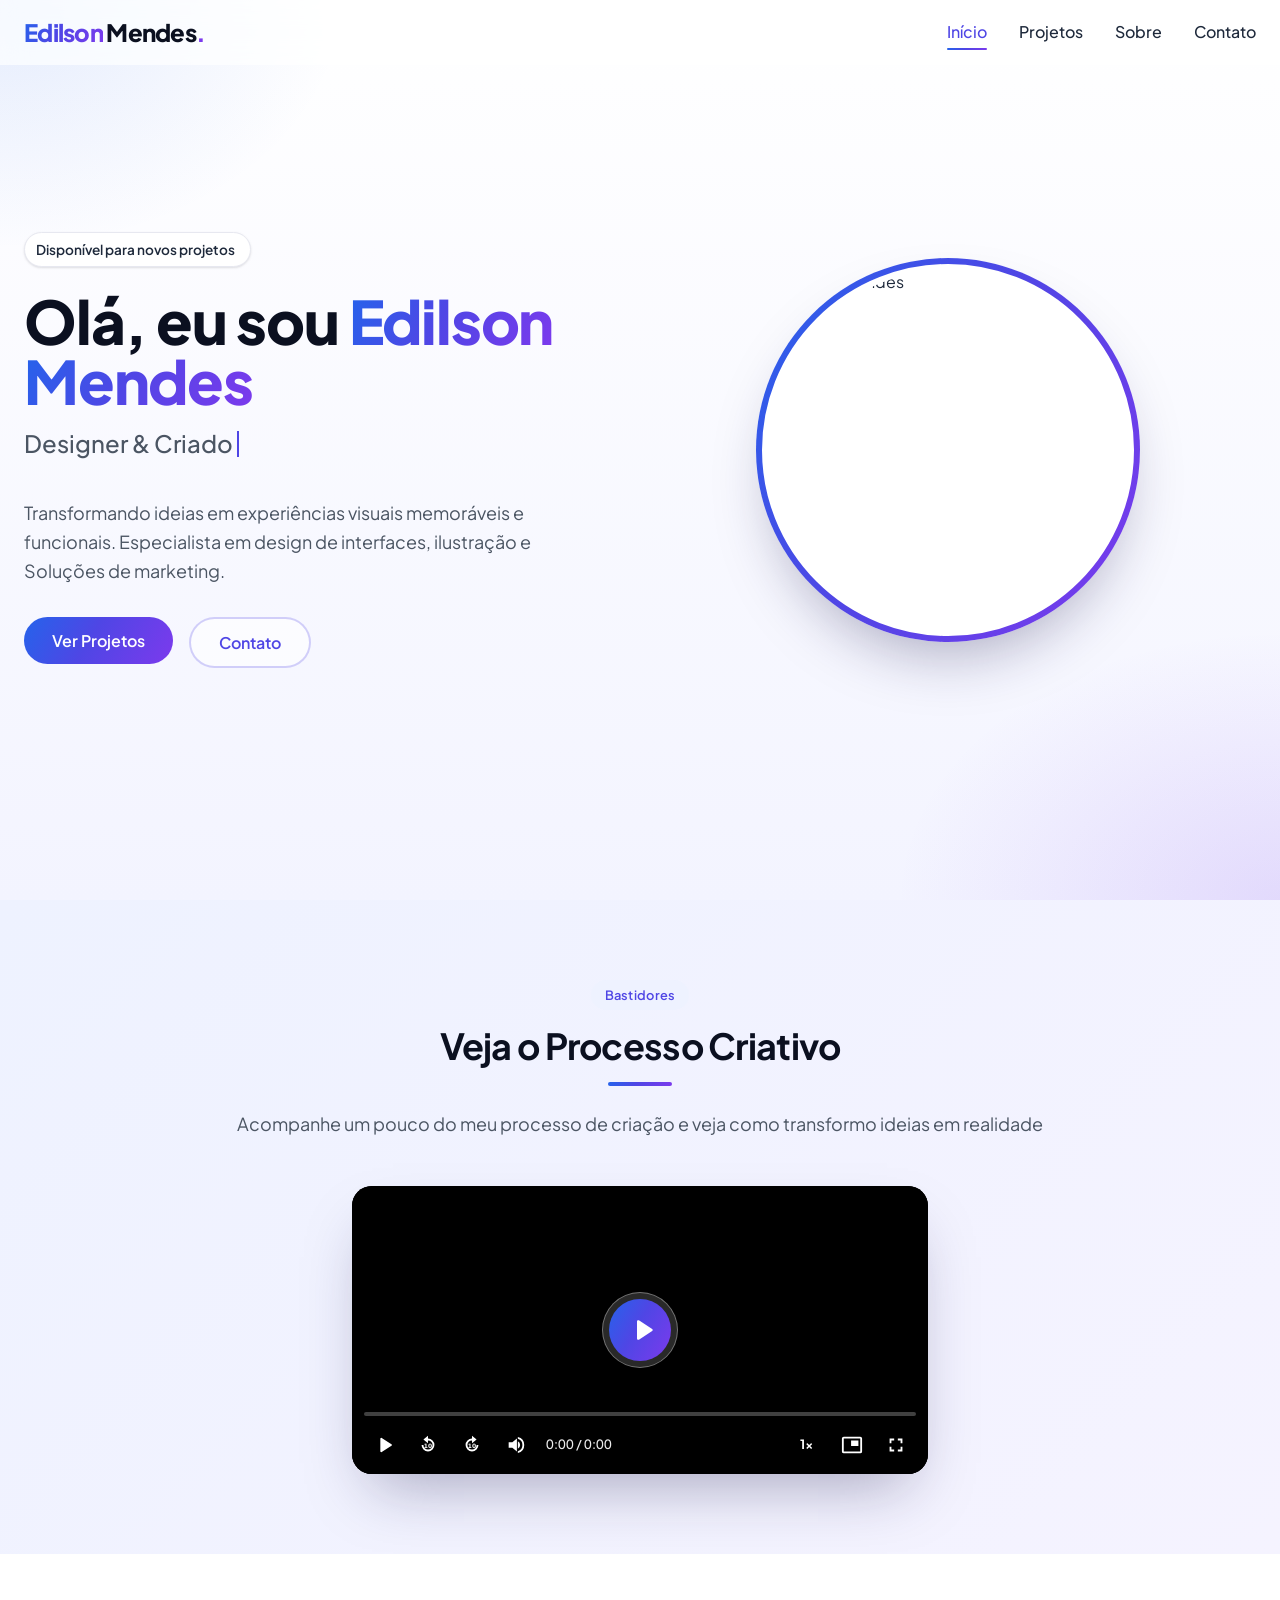
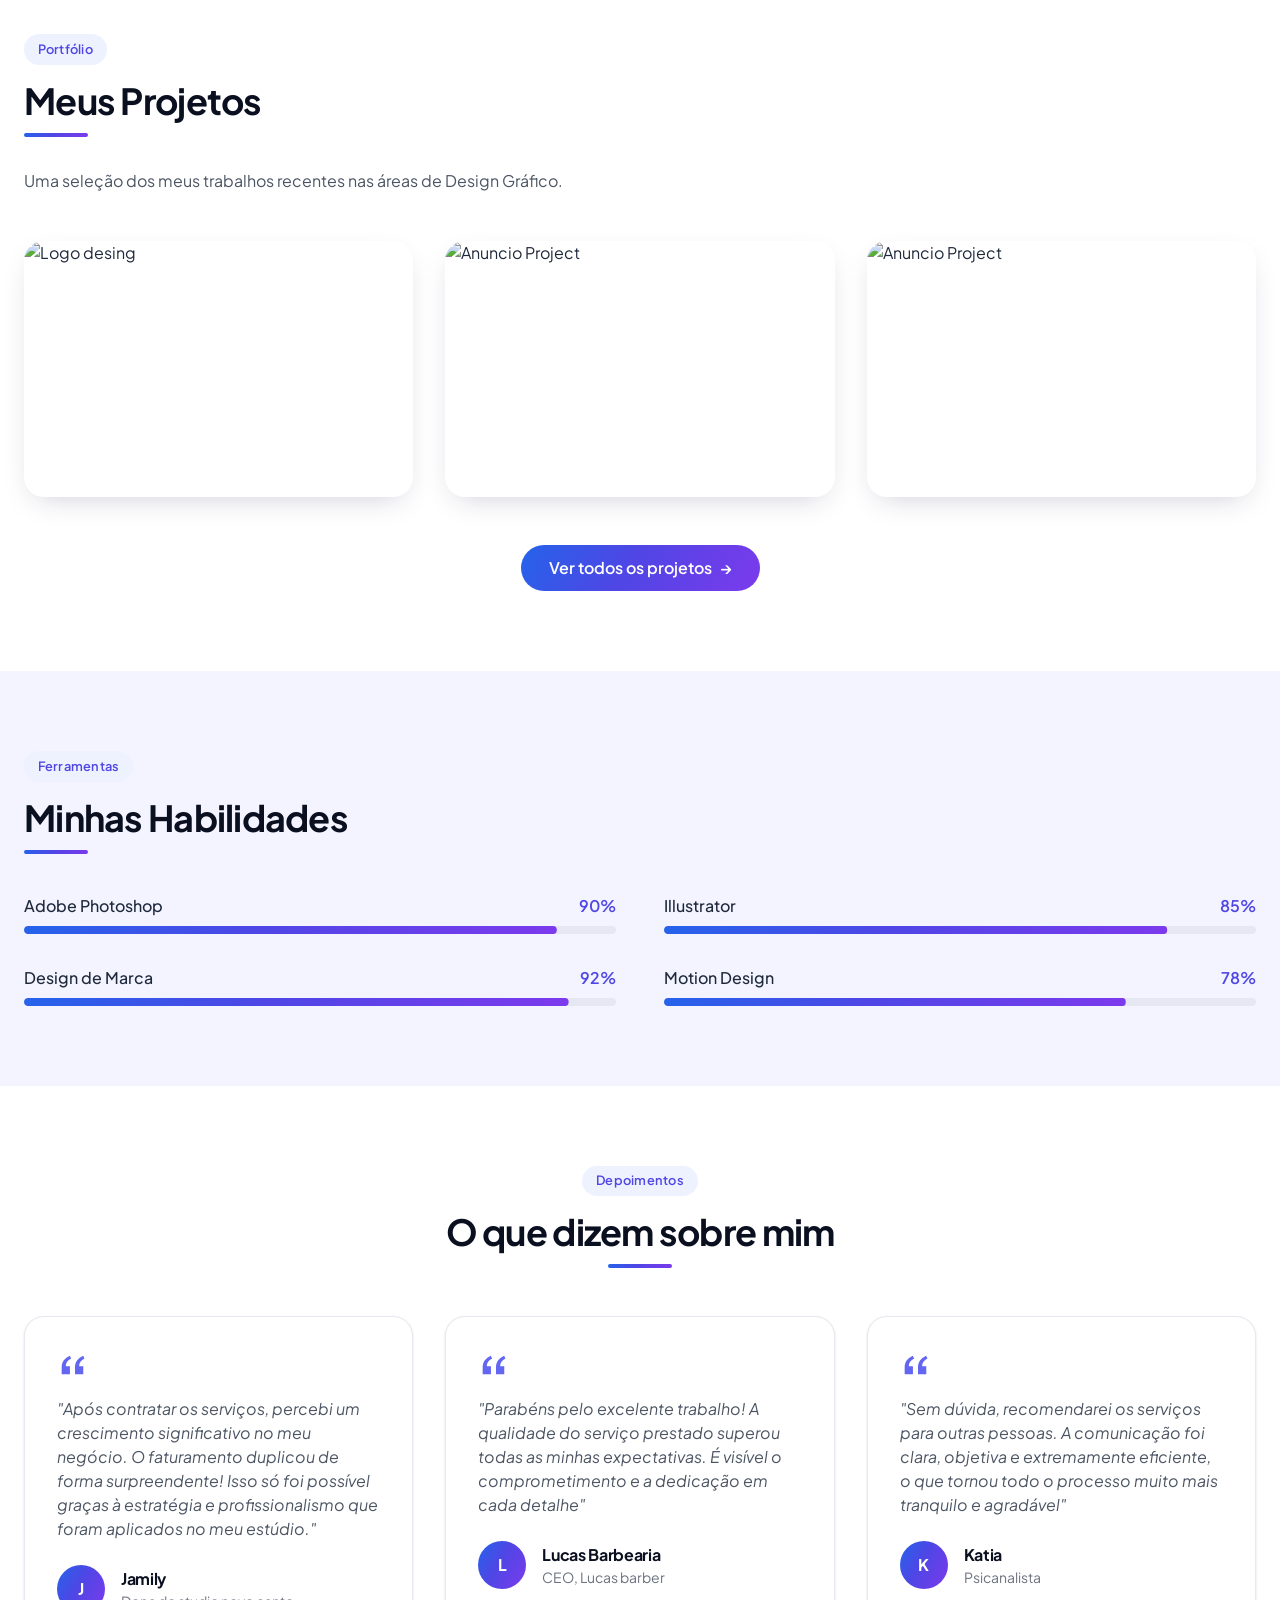
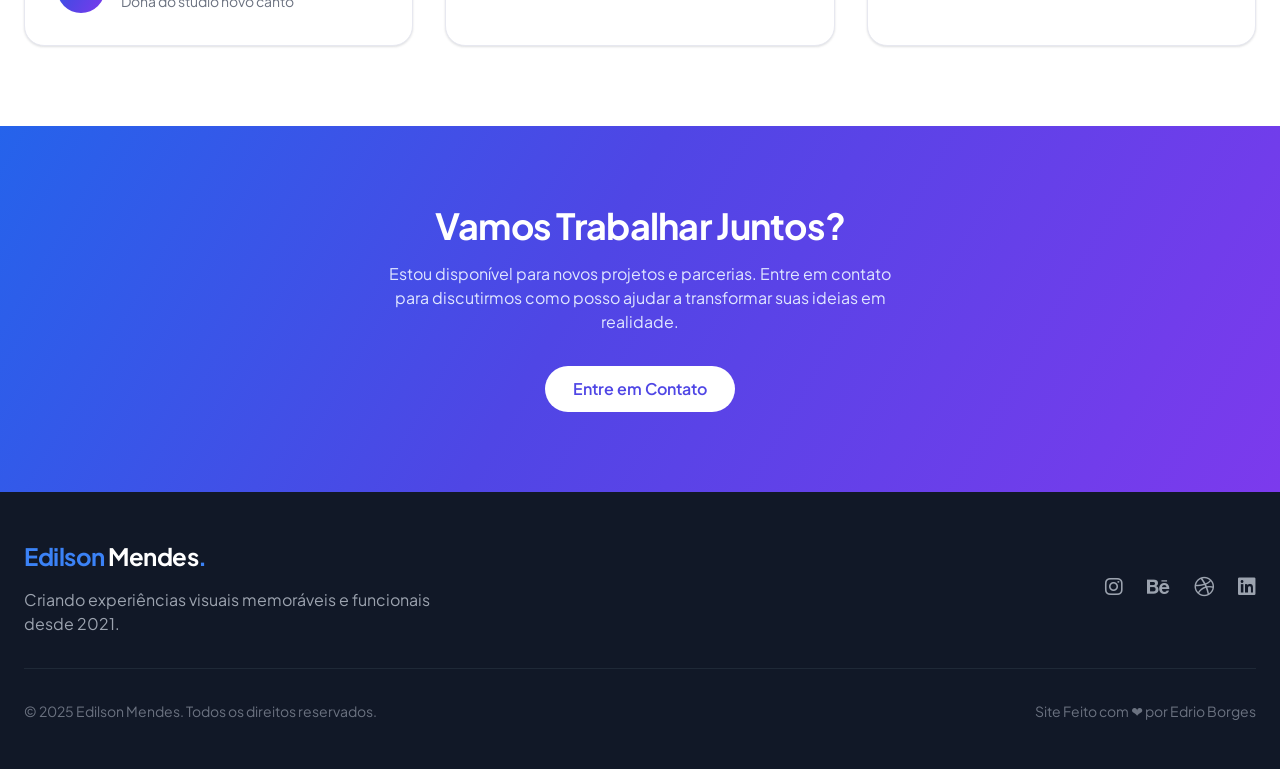
==== commit 17198b1e: "Modernize theme, speed up pages and add custom video player - Replace full Tailwind CDN (~2.9 MB) wi" ====
--- a/index.html
+++ b/index.html
@@ -3,366 +3,131 @@
 <head>
     <meta charset="UTF-8">
     <meta name="viewport" content="width=device-width, initial-scale=1.0">
-    <title>Portfolio | Designer Criativo</title>
-    <link href="https://cdnjs.cloudflare.com/ajax/libs/tailwindcss/2.2.19/tailwind.min.css" rel="stylesheet">
-    <link href="https://cdnjs.cloudflare.com/ajax/libs/font-awesome/6.0.0-beta3/css/all.min.css" rel="stylesheet">
-    <link href="https://fonts.googleapis.com/css2?family=Poppins:wght@300;400;500;600;700&display=swap" rel="stylesheet">
-    <style>
-        :root {
-            --primary: #0f172a;
-            --secondary: #6366f1; 
-            --accent: #8b5cf6;   
-            --light: #f8fafc;
-            --dark: #1e293b;
-            --blue-light: #eff6ff; 
-            --blue-medium: #3b82f6; 
-            --blue-dark: #1e40af;   
-        }
-        
-        html {
-            scroll-behavior: smooth;
-        }
-        
-        body {
-            font-family: 'Poppins', sans-serif;
-            background-color: var(--light);
-            color: var(--dark);
-        }
-        
-        .nav-link {
-            position: relative;
-        }
-        
-        .nav-link::after {
-            content: '';
-            position: absolute;
-            width: 0;
-            height: 2px;
-            bottom: -4px;
-            left: 0;
-            background-color: var(--blue-medium);
-            transition: width 0.3s ease;
-        }
-        
-        .nav-link:hover::after {
-            width: 100%;
-        }
-        
-        .hero-text span {
-            display: inline-block;
-            opacity: 0;
-            transform: translateY(20px);
-            animation: fadeInUp 0.8s forwards;
-        }
-        
-        @keyframes fadeInUp {
-            to {
-                opacity: 1;
-                transform: translateY(0);
-            }
-        }
-        
-        .project-card {
-            position: relative;
-            overflow: hidden;
-            transition: transform 0.4s ease;
-        }
-        
-        .project-card:hover {
-            transform: translateY(-10px);
-        }
-        
-        .project-overlay {
-            position: absolute;
-            bottom: 0;
-            left: 0;
-            right: 0;
-            background: linear-gradient(to top, rgba(15, 23, 42, 0.9), transparent);
-            color: white;
-            padding: 20px;
-            transform: translateY(100%);
-            transition: transform 0.3s ease;
-        }
-        
-        .project-card:hover .project-overlay {
-            transform: translateY(0);
-        }
-        
-        .btn-primary {
-            background-color: var(--secondary);
-            transition: all 0.3s ease;
-        }
-        
-        .btn-primary:hover {
-            background-color: var(--blue-dark);
-            transform: translateY(-2px);
-            box-shadow: 0 10px 15px -3px rgba(99, 102, 241, 0.3);
-        }
-        
-        .skill-bar {
-            height: 8px;
-            border-radius: 4px;
-            background-color: #e2e8f0;
-            overflow: hidden;
-            position: relative;
-        }
-        
-        .skill-progress {
-            position: absolute;
-            top: 0;
-            left: 0;
-            height: 100%;
-            background: linear-gradient(to right, var(--blue-light), var(--blue-dark));
-            width: 0;
-            transition: width 1.5s ease;
-        }
-        
-        .animate-on-scroll {
-            opacity: 0;
-            transform: translateY(30px);
-            transition: opacity 0.8s ease, transform 0.8s ease;
-        }
-        
-        .animate-on-scroll.visible {
-            opacity: 1;
-            transform: translateY(0);
-        }
-        
-        #navbar {
-            transition: all 0.3s ease;
-        }
-        
-        .shrink {
-            padding-top: 0.5rem !important;
-            padding-bottom: 0.5rem !important;
-            background-color: rgba(255, 255, 255, 0.95) !important;
-            box-shadow: 0 10px 15px -3px rgba(0, 0, 0, 0.1);
-        }
-        
-        .loader {
-            position: fixed;
-            top: 0;
-            left: 0;
-            width: 100%;
-            height: 100%;
-            background-color: var(--light);
-            display: flex;
-            justify-content: center;
-            align-items: center;
-            z-index: 9999;
-            transition: opacity 0.5s ease, visibility 0.5s ease;
-        }
-        
-        .loader-hidden {
-            opacity: 0;
-            visibility: hidden;
-        }
-        
-        .loader-icon {
-            width: 50px;
-            height: 50px;
-            border: 3px solid #e2e8f0;
-            border-top-color: var(--accent);
-            border-radius: 50%;
-            animation: spin 1s linear infinite;
-        }
-        
-        @keyframes spin {
-            to {
-                transform: rotate(360deg);
-            }
-        }
-        
-        .cursor {
-            display: inline-block;
-            width: 2px;
-            height: 1.2em;
-            background-color: var(--dark);
-            margin-left: 4px;
-            animation: blink 1s infinite;
-        }
-        
-        @keyframes blink {
-            50% {
-                opacity: 0;
-            }
-        }
-        
-        /* Video Marketing Section Styles */
-        .video-story-container {
-            position: relative;
-            border-radius: 1.5rem;
-            overflow: hidden;
-            box-shadow: 0 25px 50px -12px rgba(0, 0, 0, 0.25);
-            transition: transform 0.3s ease, box-shadow 0.3s ease;
-        }
-        
-        .video-story-container:hover {
-            transform: translateY(-5px);
-            box-shadow: 0 35px 60px -12px rgba(0, 0, 0, 0.35);
-        }
-        
-        .video-overlay {
-            position: absolute;
-            top: 0;
-            left: 0;
-            right: 0;
-            bottom: 0;
-            background: linear-gradient(180deg, rgba(0,0,0,0.1) 0%, rgba(0,0,0,0.3) 100%);
-            pointer-events: none;
-            z-index: 1;
-        }
-        
-        .video-story-content {
-            position: relative;
-            z-index: 2;
-        }
-        
-        .video-controls-overlay {
-            position: absolute;
-            bottom: 0;
-            left: 0;
-            right: 0;
-            background: linear-gradient(transparent, rgba(0,0,0,0.7));
-            padding: 1rem;
-            transform: translateY(100%);
-            transition: transform 0.3s ease;
-        }
-        
-        .video-story-container:hover .video-controls-overlay {
-            transform: translateY(0);
-        }
-        
-        .story-avatar {
-            background: linear-gradient(135deg, #6366f1, #8b5cf6);
-            box-shadow: 0 4px 15px rgba(99, 102, 241, 0.4);
-        }
-        
-        .story-interaction {
-            transition: all 0.2s ease;
-        }
-        
-        .story-interaction:hover {
-            transform: scale(1.1);
-        }
-        
-        .video-tag {
-            display: inline-block;
-            background: rgba(99, 102, 241, 0.2);
-            color: #6366f1;
-            padding: 0.25rem 0.75rem;
-            border-radius: 9999px;
-            font-size: 0.75rem;
-            font-weight: 500;
-            margin-right: 0.5rem;
-            margin-bottom: 0.25rem;
-            transition: all 0.2s ease;
-        }
-        
-        .video-tag:hover {
-            background: rgba(99, 102, 241, 0.3);
-            transform: translateY(-1px);
-        }
-    </style>
+    <title>Edilson Mendes | Designer Gráfico</title>
+    <meta name="description" content="Portfólio de Edilson Mendes, designer gráfico especialista em identidade visual, anúncios e soluções de marketing.">
+    <meta name="theme-color" content="#4f46e5">
+    <script>document.documentElement.className += ' js';</script>
+    <link rel="preconnect" href="https://fonts.googleapis.com">
+    <link rel="preconnect" href="https://fonts.gstatic.com" crossorigin>
+    <link rel="preconnect" href="https://englishhub897785602.imgix.net">
+    <link href="https://fonts.googleapis.com/css2?family=Plus+Jakarta+Sans:wght@400..800&display=swap" rel="stylesheet">
+    <!-- Tailwind só com as classes usadas no site (gerado com PurgeCSS a partir do Tailwind 2.2.19) -->
+    <link href="./assets/css/tailwind.min.css" rel="stylesheet">
+    <link href="./assets/css/site.css" rel="stylesheet">
+    <!-- Ícones carregam sem bloquear a renderização -->
+    <link href="https://cdnjs.cloudflare.com/ajax/libs/font-awesome/6.0.0-beta3/css/all.min.css" rel="stylesheet" media="print" onload="this.media='all'">
+    <noscript><link href="https://cdnjs.cloudflare.com/ajax/libs/font-awesome/6.0.0-beta3/css/all.min.css" rel="stylesheet"></noscript>
 </head>
 <body>
+
+
     
-    <div class="loader">
-        <div class="loader-icon"></div>
-    </div>
-
-    
-    <nav id="navbar" class="fixed w-full bg-white bg-opacity-80 backdrop-filter backdrop-blur-lg py-4 z-50 transition-all duration-300">
+    <div class="scroll-progress" aria-hidden="true"></div>
+
+    <nav id="navbar" class="fixed w-full py-4 z-50">
         <div class="container mx-auto px-6 flex justify-between items-center">
-            <a href="#" class="text-2xl font-bold text-blue-600">
-                <span class="text-blue-600">Edilson</span> Mendes<span class="text-blue-600">.</span>
+            <a href="index.html" class="brand-logo text-2xl">
+                <span class="text-gradient">Edilson</span> Mendes<span class="dot">.</span>
             </a>
             <div class="hidden md:flex space-x-8">
-                <a href="/index.html" class="nav-link text-gray-800 hover:text-indigo-600 font-medium">Início</a>
-                <a href="./routes/projetos.html" class="nav-link text-gray-800 hover:text-indigo-600 font-medium">Projetos</a>
-                <a href="./routes/sobre.html" class="nav-link text-gray-800 hover:text-indigo-600 font-medium">Sobre</a>
-                <a href="./routes/contato.html" class="nav-link text-gray-800 hover:text-blue-600 font-medium">Contato</a>
+                <a href="index.html" class="nav-link active" aria-current="page">Início</a>
+                <a href="routes/projetos.html" class="nav-link">Projetos</a>
+                <a href="routes/sobre.html" class="nav-link">Sobre</a>
+                <a href="routes/contato.html" class="nav-link">Contato</a>
             </div>
             <div class="md:hidden">
-                <button id="menu-toggle" class="text-gray-800 focus:outline-none">
-                    <i class="fas fa-bars text-2xl"></i>
+                <button id="menu-toggle" class="menu-toggle" type="button" aria-label="Abrir menu" aria-expanded="false" aria-controls="mobile-menu">
+                    <svg class="i-open" viewBox="0 0 24 24" fill="none" stroke="currentColor" stroke-width="2" stroke-linecap="round" aria-hidden="true"><path d="M4 7h16M4 12h16M4 17h10"/></svg>
+                    <svg class="i-close" viewBox="0 0 24 24" fill="none" stroke="currentColor" stroke-width="2" stroke-linecap="round" aria-hidden="true"><path d="M6 6l12 12M18 6L6 18"/></svg>
                 </button>
             </div>
         </div>
-        
-        <div id="mobile-menu" class="hidden md:hidden bg-white absolute w-full left-0 py-4 px-6 shadow-lg">
-            <div class="flex flex-col space-y-4">
-                <a href="/index.html" class="text-gray-800 hover:text-indigo-600 font-medium">Início</a>
-                <a href="./routes/projetos.html" class="text-gray-800 hover:text-indigo-600 font-medium">Projetos</a>
-                <a href="./routes/sobre.html" class="text-gray-800 hover:text-indigo-600 font-medium">Sobre</a>
-                <a href="./routes/contato.html" class="text-gray-800 hover:text-blue-600 font-medium">Contato</a>
+
+        <div id="mobile-menu" class="hidden md:hidden bg-white absolute w-full left-0 py-3 px-6 shadow-lg">
+            <div class="flex flex-col">
+                <a href="index.html" class="active" aria-current="page">Início</a>
+                <a href="routes/projetos.html">Projetos</a>
+                <a href="routes/sobre.html">Sobre</a>
+                <a href="routes/contato.html">Contato</a>
             </div>
         </div>
     </nav>
 
     <!-- Hero Section -->
-    <section class="min-h-screen bg-gradient-to-b from-white to-indigo-50 flex items-center relative overflow-hidden">
+    <section class="hero min-h-screen flex items-center relative overflow-hidden">
         <div class="container mx-auto px-6 py-24 md:py-32">
             <div class="flex flex-col md:flex-row items-center">
                 <div class="md:w-1/2 mb-12 md:mb-0">
-                    <h1 class="text-4xl md:text-6xl font-bold mb-4 hero-text">
+                    <div class="hero-text mb-6">
+                        <span class="available-badge" style="animation-delay: 0s;"><span class="pulse"></span>Disponível para novos projetos</span>
+                    </div>
+                    <h1 class="text-4xl md:text-6xl font-extrabold leading-tight mb-4 hero-text">
                         <span style="animation-delay: 0.1s;">Olá,</span>
                         <span style="animation-delay: 0.2s;"> eu</span>
                         <span style="animation-delay: 0.3s;"> sou</span>
-                        <span style="animation-delay: 0.4s;"> Edilson</span>
-                        <span style="animation-delay: 0.5s;"> Mendes</span>
+                        <span class="text-gradient" style="animation-delay: 0.4s;"> Edilson</span>
+                        <span class="text-gradient" style="animation-delay: 0.5s;"> Mendes</span>
                     </h1>
-                    <div class="mb-8 text-xl md:text-2xl text-gray-600 hero-text">
-                        <span id="typed-text"></span><span class="cursor"></span>
-                    </div>
-                    <p class="text-gray-600 mb-8 hero-text" style="animation-delay: 0.8s;">
-                        Transformando ideias em experiências visuais memoráveis e funcionais. Especialista em design de interfaces, ilustração e Soluções de marketing.
+                    <div class="mb-8 text-xl md:text-2xl text-gray-600 font-medium" style="min-height: 1.6em;">
+                        <span id="typed-text" data-text="Designer &amp; Criador Visual"></span><span class="typed-cursor" aria-hidden="true"></span>
+                    </div>
+                    <p class="text-gray-600 text-lg leading-relaxed mb-8 max-w-xl hero-text">
+                        <span style="animation-delay: 0.7s;">Transformando ideias em experiências visuais memoráveis e funcionais. Especialista em design de interfaces, ilustração e Soluções de marketing.</span>
                     </p>
-                    <div class="flex space-x-4 hero-text" style="animation-delay: 1s;">
-                        <a href="#projetos" class="bg-blue-600 hover:bg-blue-700 px-8 py-3 rounded-lg text-white font-medium transition-colors duration-300">Ver Projetos</a>
-                        <a href="./routes/contato.html" class="px-8 py-3 rounded-lg border-2 border-indigo-600 text-indigo-600 font-medium hover:bg-indigo-600 hover:text-white transition duration-300">Contato</a>
+                    <div class="flex flex-wrap gap-4 hero-text">
+                        <span style="animation-delay: 0.85s;"><a href="#projetos" class="btn btn-primary">Ver Projetos</a></span>
+                        <span style="animation-delay: 0.95s;"><a href="./routes/contato.html" class="btn btn-ghost">Contato</a></span>
                     </div>
                 </div>
                 <div class="md:w-1/2 flex justify-center">
-                    <div class="relative w-80 h-80 md:w-96 md:h-96 rounded-full bg-indigo-100 animate-on-scroll">
-                        <img src="https://englishhub897785602.imgix.net/edilson/perfil2.jpeg" alt="Designer" class="absolute inset-0 w-full h-full object-cover rounded-full p-2" loading="lazy">
-                    </div>
-                </div>
-            </div>
-        </div>
-        <div class="absolute -bottom-16 -right-16 w-64 h-64 bg-purple-200 rounded-full opacity-50 blur-3xl"></div>
-        <div class="absolute -top-16 -left-16 w-64 h-64 bg-indigo-200 rounded-full opacity-50 blur-3xl"></div>
-    </section>
-
-    <section class="py-20 bg-gradient-to-br from-indigo-50 to-purple-50 relative overflow-hidden">
+                    <div class="avatar-ring w-72 h-72 md:w-96 md:h-96 animate-on-scroll">
+                        <!-- Imagem principal: carrega já, com prioridade (não é lazy) -->
+                        <img src="https://englishhub897785602.imgix.net/edilson/perfil2.jpeg?auto=format,compress&amp;fit=crop&amp;crop=faces&amp;w=640&amp;h=640" alt="Edilson Mendes" class="w-full h-full object-cover" width="384" height="384" fetchpriority="high" decoding="async">
+                    </div>
+                </div>
+            </div>
+        </div>
+    </section>
+
+    <section class="py-20 relative overflow-hidden" style="background: linear-gradient(135deg, #eef2ff 0%, #f5f3ff 100%);">
         <div class="container mx-auto px-6">
             <div class="max-w-4xl mx-auto text-center mb-12">
-                <h2 class="text-3xl md:text-4xl font-bold mb-4 animate-on-scroll text-gray-800">
+                <span class="section-eyebrow mb-4 animate-on-scroll">Bastidores</span>
+                <h2 class="text-3xl md:text-4xl font-bold mb-4 animate-on-scroll">
                     Veja o Processo Criativo
                 </h2>
-                <div class="w-20 h-1 bg-gradient-to-r from-indigo-600 to-purple-600 rounded mx-auto mb-6 animate-on-scroll"></div>
+                <div class="title-bar mx-auto mb-6 animate-on-scroll"></div>
                 <p class="text-lg text-gray-600 animate-on-scroll">
                     Acompanhe um pouco do meu processo de criação e veja como transformo ideias em realidade
                 </p>
             </div>
-            
-            <div class="relative max-w-xl mx-auto">
-                  <video class="w-full h-full object-contain" controls src="https://res.cloudinary.com/dhizdjuaq/video/upload/v1759677651/saida_2_r9rekt.mp4">Seu navegador não suporta o elemento de vídeo.</video>
-            </div>
-        </div>
-     </section>
-    
+
+            <div class="max-w-xl mx-auto animate-on-scroll">
+                <div class="vp" data-video-player data-title="Processo criativo">
+                    <video controls playsinline preload="metadata"
+                        poster="https://res.cloudinary.com/dhizdjuaq/video/upload/so_1,q_auto,f_jpg,w_960/v1759677651/saida_2_r9rekt.jpg">
+                        <!-- q_auto: Cloudinary entrega o vídeo comprimido; se falhar, cai no original -->
+                        <source src="https://res.cloudinary.com/dhizdjuaq/video/upload/q_auto/v1759677651/saida_2_r9rekt.mp4" type="video/mp4">
+                        <source src="https://res.cloudinary.com/dhizdjuaq/video/upload/v1759677651/saida_2_r9rekt.mp4" type="video/mp4">
+                        Seu navegador não suporta o elemento de vídeo.
+                    </video>
+                </div>
+            </div>
+        </div>
+    </section>
+
     <section id="projetos" class="py-20 bg-white">
         <div class="container mx-auto px-6">
-            <h2 class="text-3xl md:text-4xl font-bold mb-2 animate-on-scroll">Meus Projetos</h2>
-            <div class="w-20 h-1 bg-indigo-600 rounded mb-8 animate-on-scroll"></div>
+            <span class="section-eyebrow mb-4 animate-on-scroll">Portfólio</span>
+            <h2 class="text-3xl md:text-4xl font-bold mb-3 animate-on-scroll">Meus Projetos</h2>
+            <div class="title-bar mb-8 animate-on-scroll"></div>
             <p class="text-gray-600 mb-12 max-w-2xl animate-on-scroll">
                 Uma seleção dos meus trabalhos recentes nas áreas de Design Gráfico.
             </p>
             
             <div class="grid grid-cols-1 md:grid-cols-2 lg:grid-cols-3 gap-8">
-                <div class="project-card rounded-xl shadow-lg overflow-hidden animate-on-scroll">
-                    <img src="https://englishhub897785602.imgix.net/edilson/Bellaitalia.jpeg" alt="Logo desing" class="w-full h-64 object-cover" loading="lazy">
+                <div class="project-card animate-on-scroll">
+                    <img src="https://englishhub897785602.imgix.net/edilson/Bellaitalia.jpeg?auto=format,compress&amp;fit=max&amp;w=800" alt="Logo desing" class="w-full h-64 object-cover" loading="lazy" decoding="async">
                     <div class="project-overlay">
                         <h3 class="text-xl font-bold mb-2">Logo Bella italia</h3>
                         <p class="text-gray-200 mb-4">Design de uma logo Feita para uma das maiores Pizzarias de Porterinha</p>
@@ -370,11 +135,11 @@
                     </div>
                 </div>
                 
-                <div class="project-card rounded-xl shadow-lg overflow-hidden animate-on-scroll">
-                    <img src="https://englishhub897785602.imgix.net/edilson/Design%20Storie%20Prime%20JN%20dia%20dos%20namorados%20_page-0001.jpg"
+                <div class="project-card animate-on-scroll">
+                    <img src="https://englishhub897785602.imgix.net/edilson/Design%20Storie%20Prime%20JN%20dia%20dos%20namorados%20_page-0001.jpg?auto=format,compress&amp;fit=max&amp;w=800"
                         alt="Anuncio Project"
                         class="w-full h-64 object-cover object-top mx-auto"
-                        loading="lazy">
+                        loading="lazy" decoding="async">
                     <div class="project-overlay">
                         <h3 class="text-xl font-bold mb-2">Anuncio Dia dos namorados</h3>
                         <p class="text-gray-200 mb-4">Criação de um anuncio promocional do dia dos namorados Posto JN</p>
@@ -383,8 +148,8 @@
                 </div>
 
                 
-                <div class="project-card rounded-xl shadow-lg overflow-hidden animate-on-scroll">
-                    <img src="https://englishhub897785602.imgix.net/edilson/imgProject2.jpeg" alt="Anuncio Project" class="w-full h-64 object-cover" loading="lazy">
+                <div class="project-card animate-on-scroll">
+                    <img src="https://englishhub897785602.imgix.net/edilson/imgProject2.jpeg?auto=format,compress&amp;fit=max&amp;w=800" alt="Anuncio Project" class="w-full h-64 object-cover" loading="lazy" decoding="async">
                     <div class="project-overlay">
                         <h3 class="text-xl font-bold mb-2">Anuncio Show</h3>
                         <p class="text-gray-200 mb-4">Criação de um anuncio promocional de um show na Bella italia</p>
@@ -396,8 +161,8 @@
                 
                 
                 <!--  
-                <div class="project-card rounded-xl shadow-lg overflow-hidden animate-on-scroll">
-                    <img src="/api/placeholder/600/400" alt="Illustration Project" class="w-full h-64 object-cover" loading="lazy">
+                <div class="project-card animate-on-scroll">
+                    <img src="/api/placeholder/600/400" alt="Illustration Project" class="w-full h-64 object-cover" loading="lazy" decoding="async">
                     <div class="project-overlay">
                         <h3 class="text-xl font-bold mb-2">Ilustrações Livro Infantil</h3>
                         <p class="text-gray-200 mb-4">Série de ilustrações para livro infantil educativo sobre preservação ambiental.</p>
@@ -406,8 +171,8 @@
                 </div>
                 
      
-                <div class="project-card rounded-xl shadow-lg overflow-hidden animate-on-scroll">
-                    <img src="/api/placeholder/600/400" alt="UI Design" class="w-full h-64 object-cover" loading="lazy">
+                <div class="project-card animate-on-scroll">
+                    <img src="/api/placeholder/600/400" alt="UI Design" class="w-full h-64 object-cover" loading="lazy" decoding="async">
                     <div class="project-overlay">
                         <h3 class="text-xl font-bold mb-2">Dashboard Financeiro</h3>
                         <p class="text-gray-200 mb-4">Interface de usuário para dashboard financeiro com foco em visualização de dados.</p>
@@ -416,34 +181,30 @@
                 </div>
                 
                
-                <div class="project-card rounded-xl shadow-lg overflow-hidden animate-on-scroll">
-                    <img src="/api/placeholder/600/400" alt="Packaging Design" class="w-full h-64 object-cover" loading="lazy">
+                <div class="project-card animate-on-scroll">
+                    <img src="/api/placeholder/600/400" alt="Packaging Design" class="w-full h-64 object-cover" loading="lazy" decoding="async">
                     <div class="project-overlay">
                         <h3 class="text-xl font-bold mb-2">Embalagem Cosmético Natural</h3>
                         <p class="text-gray-200 mb-4">Design de embalagem sustentável para linha de cosméticos naturais.</p>
                         <a href="#" class="text-indigo-300 hover:text-white transition">Ver detalhes →</a>
                     </div>
                 </div>
-            </div>
-            -->
-            
-            <div class="text-center mt-12">
-                <a href="./routes/projetos.html" class="btn-primary px-8 py-3 rounded-lg text-white font-medium inline-block animate-on-scroll">
-                    Ver todos os projetos
+                -->
+            </div>
+
+            <div class="text-center mt-12 animate-on-scroll">
+                <a href="./routes/projetos.html" class="btn btn-primary">
+                    Ver todos os projetos <span aria-hidden="true">→</span>
                 </a>
             </div>
         </div>
     </section>
-        
-        <!-- Background decorative elements -->
-        <div class="absolute top-20 left-10 w-32 h-32 bg-indigo-200 rounded-full opacity-20 blur-2xl"></div>
-        <div class="absolute bottom-20 right-10 w-40 h-40 bg-purple-200 rounded-full opacity-20 blur-2xl"></div>
-    </section>
-
-    <section class="py-20 bg-indigo-50">
+
+    <section class="py-20" style="background: #f3f4ff;">
         <div class="container mx-auto px-6">
-            <h2 class="text-3xl md:text-4xl font-bold mb-2 animate-on-scroll">Minhas Habilidades</h2>
-            <div class="w-20 h-1 bg-indigo-600 rounded mb-8 animate-on-scroll"></div>
+            <span class="section-eyebrow mb-4 animate-on-scroll">Ferramentas</span>
+            <h2 class="text-3xl md:text-4xl font-bold mb-3 animate-on-scroll">Minhas Habilidades</h2>
+            <div class="title-bar mb-10 animate-on-scroll"></div>
             
             <div class="grid grid-cols-1 md:grid-cols-2 gap-x-12 gap-y-8">
 
@@ -451,7 +212,7 @@
                 <div class="animate-on-scroll">
                     <div class="flex justify-between mb-2">
                         <span class="font-medium">UI/UX Design</span>
-                        <span class="text-indigo-600">95%</span>
+                        <span class="font-semibold text-indigo-600">95%</span>
                     </div>
                     <div class="skill-bar">
                         <div class="skill-progress" data-width="95"></div>
@@ -461,7 +222,7 @@
                 <div class="animate-on-scroll">
                     <div class="flex justify-between mb-2">
                         <span class="font-medium">Adobe Photoshop</span>
-                        <span class="text-indigo-600">90%</span>
+                        <span class="font-semibold text-indigo-600">90%</span>
                     </div>
                     <div class="skill-bar">
                         <div class="skill-progress" data-width="90"></div>
@@ -472,7 +233,7 @@
                 <div class="animate-on-scroll">
                     <div class="flex justify-between mb-2">
                         <span class="font-medium">Illustrator</span>
-                        <span class="text-indigo-600">85%</span>
+                        <span class="font-semibold text-indigo-600">85%</span>
                     </div>
                     <div class="skill-bar">
                         <div class="skill-progress" data-width="85"></div>
@@ -484,7 +245,7 @@
                 <div class="animate-on-scroll">
                     <div class="flex justify-between mb-2">
                         <span class="font-medium">Figma</span>
-                        <span class="text-indigo-600">98%</span>
+                        <span class="font-semibold text-indigo-600">98%</span>
                     </div>
                     <div class="skill-bar">
                         <div class="skill-progress" data-width="98"></div>
@@ -495,7 +256,7 @@
                 <div class="animate-on-scroll">
                     <div class="flex justify-between mb-2">
                         <span class="font-medium">Design de Marca</span>
-                        <span class="text-indigo-600">92%</span>
+                        <span class="font-semibold text-indigo-600">92%</span>
                     </div>
                     <div class="skill-bar">
                         <div class="skill-progress" data-width="92"></div>
@@ -506,7 +267,7 @@
                 <div class="animate-on-scroll">
                     <div class="flex justify-between mb-2">
                         <span class="font-medium">Motion Design</span>
-                        <span class="text-indigo-600">78%</span>
+                        <span class="font-semibold text-indigo-600">78%</span>
                     </div>
                     <div class="skill-bar">
                         <div class="skill-progress" data-width="78"></div>
@@ -519,22 +280,23 @@
     
     <section class="py-20 bg-white">
         <div class="container mx-auto px-6">
-            <h2 class="text-3xl md:text-4xl font-bold mb-2 text-center animate-on-scroll">O que dizem sobre mim</h2>
-            <div class="w-20 h-1 bg-indigo-600 rounded mb-8 mx-auto animate-on-scroll"></div>
+            <div class="text-center">
+                <span class="section-eyebrow mb-4 animate-on-scroll">Depoimentos</span>
+                <h2 class="text-3xl md:text-4xl font-bold mb-3 animate-on-scroll">O que dizem sobre mim</h2>
+                <div class="title-bar mx-auto mb-8 animate-on-scroll"></div>
+            </div>
             
             <div class="grid grid-cols-1 md:grid-cols-2 lg:grid-cols-3 gap-8 mt-12">
                
-                <div class="bg-gray-50 p-8 rounded-xl shadow-lg animate-on-scroll">
+                <div class="card-soft p-8 animate-on-scroll">
                     <div class="text-indigo-500 mb-4">
-                        <i class="fas fa-quote-left text-3xl"></i>
+                        <svg width="32" height="32" viewBox="0 0 24 24" fill="currentColor" aria-hidden="true"><path d="M9.6 5C5.9 6.6 3.5 9.7 3.5 13.6V19h6.2v-6.1H6.6c0-2.6 1.4-4.6 4-5.8L9.6 5Zm10 0c-3.7 1.6-6.1 4.7-6.1 8.6V19h6.2v-6.1h-3.1c0-2.6 1.4-4.6 4-5.8L19.6 5Z"/></svg>
                     </div>
                     <p class="text-gray-600 mb-6 italic">
                         "Após contratar os serviços, percebi um crescimento significativo no meu negócio. O faturamento duplicou de forma surpreendente! Isso só foi possível graças à estratégia e profissionalismo que foram aplicados no meu estúdio."
                     </p>
                     <div class="flex items-center">
-                        <div class="w-12 h-12 rounded-full bg-gray-300 mr-4">
-                            <img src="/api/placeholder/50/50" alt="Cliente" class="w-full h-full object-cover rounded-full" loading="lazy">
-                        </div>
+                        <span class="initials mr-4" aria-hidden="true">J</span>
                         <div>
                             <h4 class="font-bold">Jamily</h4>
                             <p class="text-sm text-gray-500">Dona do studio novo canto</p>
@@ -543,17 +305,15 @@
                 </div>
                 
                 
-                <div class="bg-gray-50 p-8 rounded-xl shadow-lg animate-on-scroll">
+                <div class="card-soft p-8 animate-on-scroll">
                     <div class="text-indigo-500 mb-4">
-                        <i class="fas fa-quote-left text-3xl"></i>
+                        <svg width="32" height="32" viewBox="0 0 24 24" fill="currentColor" aria-hidden="true"><path d="M9.6 5C5.9 6.6 3.5 9.7 3.5 13.6V19h6.2v-6.1H6.6c0-2.6 1.4-4.6 4-5.8L9.6 5Zm10 0c-3.7 1.6-6.1 4.7-6.1 8.6V19h6.2v-6.1h-3.1c0-2.6 1.4-4.6 4-5.8L19.6 5Z"/></svg>
                     </div>
                     <p class="text-gray-600 mb-6 italic">
                         "Parabéns pelo excelente trabalho! A qualidade do serviço prestado superou todas as minhas expectativas. É visível o comprometimento e a dedicação em cada detalhe"
                     </p>
                     <div class="flex items-center">
-                        <div class="w-12 h-12 rounded-full bg-gray-300 mr-4">
-                            <img src="/api/placeholder/50/50" alt="Cliente" class="w-full h-full object-cover rounded-full" loading="lazy">
-                        </div>
+                        <span class="initials mr-4" aria-hidden="true">L</span>
                         <div>
                             <h4 class="font-bold">Lucas Barbearia</h4>
                             <p class="text-sm text-gray-500">CEO, Lucas barber</p>
@@ -561,17 +321,15 @@
                     </div>
                 </div>
                 
-                <div class="bg-gray-50 p-8 rounded-xl shadow-lg animate-on-scroll">
+                <div class="card-soft p-8 animate-on-scroll">
                     <div class="text-indigo-500 mb-4">
-                        <i class="fas fa-quote-left text-3xl"></i>
+                        <svg width="32" height="32" viewBox="0 0 24 24" fill="currentColor" aria-hidden="true"><path d="M9.6 5C5.9 6.6 3.5 9.7 3.5 13.6V19h6.2v-6.1H6.6c0-2.6 1.4-4.6 4-5.8L9.6 5Zm10 0c-3.7 1.6-6.1 4.7-6.1 8.6V19h6.2v-6.1h-3.1c0-2.6 1.4-4.6 4-5.8L19.6 5Z"/></svg>
                     </div>
                     <p class="text-gray-600 mb-6 italic">
                         "Sem dúvida, recomendarei os serviços para outras pessoas. A comunicação foi clara, objetiva e extremamente eficiente, o que tornou todo o processo muito mais tranquilo e agradável"
                     </p>
                     <div class="flex items-center">
-                        <div class="w-12 h-12 rounded-full bg-gray-300 mr-4">
-                            <img src="/api/placeholder/50/50" alt="Cliente" class="w-full h-full object-cover rounded-full" loading="lazy">
-                        </div>
+                        <span class="initials mr-4" aria-hidden="true">K</span>
                         <div>
                             <h4 class="font-bold">Katia</h4>
                             <p class="text-sm text-gray-500">Psicanalista</p>
@@ -582,13 +340,13 @@
         </div>
     </section>
 
-    <section class="py-20 bg-indigo-600 text-white">
+    <section class="py-20 text-white" style="background: linear-gradient(120deg, #2563eb 0%, #4f46e5 45%, #7c3aed 100%);">
         <div class="container mx-auto px-6 text-center">
             <h2 class="text-3xl md:text-4xl font-bold mb-4 animate-on-scroll">Vamos Trabalhar Juntos?</h2>
-            <p class="max-w-lg mx-auto mb-8 animate-on-scroll">
+            <p class="max-w-lg mx-auto mb-8 text-indigo-100 animate-on-scroll">
                 Estou disponível para novos projetos e parcerias. Entre em contato para discutirmos como posso ajudar a transformar suas ideias em realidade.
             </p>
-            <a href="./routes/contato.html" class="bg-white text-indigo-600 px-8 py-3 rounded-lg font-medium hover:bg-gray-100 transition duration-300 inline-block animate-on-scroll">
+            <a href="./routes/contato.html" class="btn btn-light animate-on-scroll">
                 Entre em Contato
             </a>
         </div>
@@ -608,7 +366,7 @@
                 </div>
                 
                 <div class="flex space-x-6">
-                    <a href="https://www.instagram.com/edilsonmendessantos/" target="_blank" class="text-gray-400 hover:text-white transition">
+                    <a href="https://www.instagram.com/edilsonmendessantos/" target="_blank" rel="noopener noreferrer" class="text-gray-400 hover:text-white transition">
                         <i class="fab fa-instagram text-xl"></i>
                     </a>
                     <a href="#" class="text-gray-400 hover:text-white transition">
@@ -631,82 +389,13 @@
                 </p>
                 
                 <div class="flex space-x-6 text-sm text-gray-500">
-                    <a href="https://www.instagram.com/edrioborges/" target="_blank" class="hover:text-gray-300 transition">Site Feito com ❤ por Edrio Borges</a>
+                    <a href="https://www.instagram.com/edrioborges/" target="_blank" rel="noopener noreferrer" class="hover:text-gray-300 transition">Site Feito com ❤ por Edrio Borges</a>
                 </div>
             </div>
         </div>
     </footer>
 
-    <script>
-       
-        window.addEventListener('load', () => {
-            const loader = document.querySelector('.loader');
-            setTimeout(() => {
-                loader.classList.add('loader-hidden');
-            }, 500);
-        });
-        
-        
-        document.getElementById('menu-toggle').addEventListener('click', () => {
-            document.getElementById('mobile-menu').classList.toggle('hidden');
-        });
-        
-        
-        window.addEventListener('scroll', () => {
-            const navbar = document.getElementById('navbar');
-            if (window.scrollY > 50) {
-                navbar.classList.add('shrink');
-            } else {
-                navbar.classList.remove('shrink');
-            }
-        });
-        
-        
-        const typedTextElement = document.getElementById('typed-text');
-        const textToType = "Designer & Criador Visual";
-        let i = 0;
-        
-        function typeWriter() {
-            if (i < textToType.length) {
-                typedTextElement.textContent += textToType.charAt(i);
-                i++;
-                setTimeout(typeWriter, 100);
-            }
-        }
-        
-        setTimeout(typeWriter, 1000);
-        
-        
-        const animateElements = document.querySelectorAll('.animate-on-scroll');
-        
-        const observer = new IntersectionObserver((entries) => {
-            entries.forEach(entry => {
-                if (entry.isIntersecting) {
-                    entry.target.classList.add('visible');
-                }
-            });
-        }, { threshold: 0.1 });
-        
-        animateElements.forEach(element => {
-            observer.observe(element);
-        });
-        
-        
-        const skillObserver = new IntersectionObserver((entries) => {
-            entries.forEach(entry => {
-                if (entry.isIntersecting) {
-                    const progressBars = entry.target.querySelectorAll('.skill-progress');
-                    progressBars.forEach(bar => {
-                        const width = bar.getAttribute('data-width');
-                        bar.style.width = width + '%';
-                    });
-                }
-            });
-        }, { threshold: 0.5 });
-        
-        document.querySelectorAll('.skill-bar').forEach(skill => {
-            skillObserver.observe(skill);
-        });
-    </script>
+    <script src="./assets/js/site.js" defer></script>
+    <script src="./assets/js/video-player.js" defer></script>
 </body>
 </html>
--- a/assets/css/site.css
+++ b/assets/css/site.css
@@ -0,0 +1,806 @@
+/* ==========================================================================
+   Edilson Mendes — tema compartilhado
+   Regras de performance:
+   - Animações usam só transform/opacity (rodam na GPU, sem recalcular layout).
+   - Nada de filter: blur() animado; fundos decorativos são radial-gradient.
+   - backdrop-filter só em telas grandes com mouse (celulares antigos sofrem).
+   - prefers-reduced-motion desliga tudo que se move.
+   ========================================================================== */
+
+:root {
+    --ink: #0b1020;
+    --ink-2: #1e293b;
+    --muted: #64748b;
+    --bg: #f7f7fb;
+    --surface: #ffffff;
+    --line: #e7e8f0;
+    --brand: #4f46e5;
+    --brand-2: #7c3aed;
+    --brand-3: #2563eb;
+    --brand-soft: #eef2ff;
+    --grad: linear-gradient(120deg, var(--brand-3) 0%, var(--brand) 45%, var(--brand-2) 100%);
+    --radius: 1.25rem;
+    --shadow-sm: 0 1px 2px rgba(15, 23, 42, .06), 0 1px 3px rgba(15, 23, 42, .08);
+    --shadow-md: 0 10px 30px -12px rgba(30, 27, 75, .25);
+    --shadow-lg: 0 30px 60px -20px rgba(30, 27, 75, .35);
+    --ease-out: cubic-bezier(.22, 1, .36, 1);
+    --nav-h: 72px;
+}
+
+html {
+    scroll-behavior: smooth;
+    -webkit-text-size-adjust: 100%;
+    -webkit-tap-highlight-color: transparent;
+}
+
+body {
+    font-family: 'Plus Jakarta Sans', system-ui, -apple-system, 'Segoe UI', Roboto, sans-serif;
+    background-color: var(--bg);
+    color: var(--ink-2);
+    -webkit-font-smoothing: antialiased;
+    -moz-osx-font-smoothing: grayscale;
+    text-rendering: optimizeLegibility;
+}
+
+h1, h2, h3, h4 {
+    color: var(--ink);
+    letter-spacing: -0.02em;
+}
+
+/* Títulos dentro de blocos escuros mantêm a cor clara do Tailwind */
+.text-white h1, .text-white h2, .text-white h3, .text-white h4,
+footer h3 { color: inherit; }
+
+::selection {
+    background: rgba(79, 70, 229, .18);
+    color: var(--ink);
+}
+
+:focus-visible {
+    outline: 2px solid var(--brand);
+    outline-offset: 3px;
+    border-radius: 6px;
+}
+
+.text-gradient {
+    background: var(--grad);
+    -webkit-background-clip: text;
+    background-clip: text;
+    -webkit-text-fill-color: transparent;
+    color: var(--brand);
+}
+
+/* Barra de progresso da rolagem — CSS puro (scroll-driven animations).
+   Onde o navegador não suporta, simplesmente não aparece. */
+.scroll-progress { display: none; }
+@supports (animation-timeline: scroll()) {
+    .scroll-progress {
+        display: block;
+        position: fixed;
+        inset: 0 0 auto 0;
+        height: 3px;
+        z-index: 60;
+        background: var(--grad);
+        transform-origin: 0 50%;
+        transform: scaleX(0);
+        animation: scroll-progress linear both;
+        animation-timeline: scroll(root);
+    }
+    @keyframes scroll-progress { to { transform: scaleX(1); } }
+}
+
+/* ---------------------------------------------------------------- Navbar */
+#navbar {
+    background-color: rgba(255, 255, 255, .92);
+    border-bottom: 1px solid transparent;
+    transition: padding .3s var(--ease-out), background-color .3s ease, border-color .3s ease, box-shadow .3s ease;
+}
+
+/* Blur de vidro só onde a GPU aguenta (desktop com mouse) */
+@media (min-width: 768px) and (hover: hover) {
+    @supports ((-webkit-backdrop-filter: blur(1px)) or (backdrop-filter: blur(1px))) {
+        #navbar {
+            background-color: rgba(255, 255, 255, .7);
+            -webkit-backdrop-filter: saturate(180%) blur(12px);
+            backdrop-filter: saturate(180%) blur(12px);
+        }
+        #navbar.shrink { background-color: rgba(255, 255, 255, .78) !important; }
+    }
+}
+
+/* Celulares: sem blur (custa caro ao rolar), fundo quase sólido */
+@media (max-width: 767px), (hover: none) {
+    #navbar { -webkit-backdrop-filter: none !important; backdrop-filter: none !important; }
+}
+
+#navbar.shrink {
+    padding-top: .6rem !important;
+    padding-bottom: .6rem !important;
+    background-color: rgba(255, 255, 255, .96) !important;
+    border-color: var(--line);
+    box-shadow: 0 8px 30px -18px rgba(15, 23, 42, .35);
+}
+
+.brand-logo {
+    font-weight: 800;
+    letter-spacing: -0.03em;
+    color: var(--ink);
+}
+.brand-logo .dot { color: var(--brand-2); }
+
+.nav-link {
+    position: relative;
+    color: var(--ink-2);
+    font-weight: 500;
+    transition: color .2s ease;
+}
+.nav-link:hover, .nav-link.active { color: var(--brand); }
+.nav-link::after {
+    content: '';
+    position: absolute;
+    left: 0;
+    right: 0;
+    bottom: -6px;
+    height: 2px;
+    border-radius: 2px;
+    background: var(--grad);
+    transform: scaleX(0);
+    transform-origin: right;
+    transition: transform .35s var(--ease-out);
+}
+.nav-link:hover::after, .nav-link.active::after {
+    transform: scaleX(1);
+    transform-origin: left;
+}
+
+.menu-toggle {
+    width: 44px;
+    height: 44px;
+    display: inline-flex;
+    align-items: center;
+    justify-content: center;
+    border-radius: 12px;
+    color: var(--ink);
+}
+.menu-toggle:active { background: var(--brand-soft); }
+.menu-toggle svg { width: 26px; height: 26px; }
+.menu-toggle .i-close,
+.menu-toggle[aria-expanded=true] .i-open { display: none; }
+.menu-toggle[aria-expanded=true] .i-close { display: block; }
+
+#mobile-menu {
+    border-top: 1px solid var(--line);
+    transform-origin: top;
+}
+#mobile-menu:not(.hidden) { animation: menu-in .28s var(--ease-out); }
+#mobile-menu a {
+    display: block;
+    padding: .55rem 0;
+    font-weight: 600;
+    color: var(--ink-2);
+}
+#mobile-menu a.active { color: var(--brand); }
+@keyframes menu-in {
+    from { opacity: 0; transform: translate3d(0, -8px, 0); }
+    to   { opacity: 1; transform: none; }
+}
+
+/* --------------------------------------------------------------- Botões */
+.btn {
+    position: relative;
+    display: inline-flex;
+    align-items: center;
+    justify-content: center;
+    gap: .5rem;
+    padding: .85rem 1.75rem;
+    border-radius: 9999px;
+    font-weight: 600;
+    line-height: 1.2;
+    transition: transform .25s var(--ease-out), background-color .2s ease, color .2s ease, border-color .2s ease;
+    -webkit-user-select: none;
+    user-select: none;
+}
+.btn:active { transform: scale(.97); }
+
+.btn-primary,
+.btn-grad {
+    color: #fff;
+    background: var(--grad);
+    background-color: var(--brand);
+    isolation: isolate;
+}
+/* Sombra num pseudo-elemento: animar opacity é barato, animar box-shadow não */
+.btn-primary::after,
+.btn-grad::after {
+    content: '';
+    position: absolute;
+    inset: 0;
+    z-index: -1;
+    border-radius: inherit;
+    box-shadow: 0 14px 30px -10px rgba(79, 70, 229, .6);
+    opacity: 0;
+    transition: opacity .25s ease;
+}
+@media (hover: hover) {
+    .btn-primary:hover, .btn-grad:hover { transform: translate3d(0, -2px, 0); }
+    .btn-primary:hover::after, .btn-grad:hover::after { opacity: 1; }
+}
+
+.btn-ghost {
+    color: var(--brand);
+    border: 2px solid rgba(79, 70, 229, .25);
+    background: rgba(255, 255, 255, .6);
+}
+@media (hover: hover) {
+    .btn-ghost:hover { border-color: var(--brand); background: var(--brand-soft); transform: translate3d(0, -2px, 0); }
+}
+
+.btn-light {
+    color: var(--brand);
+    background: #fff;
+}
+@media (hover: hover) {
+    .btn-light:hover { transform: translate3d(0, -2px, 0); }
+}
+
+/* ------------------------------------------------------ Títulos de seção */
+.section-eyebrow {
+    display: inline-flex;
+    align-items: center;
+    gap: .5rem;
+    padding: .35rem .85rem;
+    border-radius: 9999px;
+    background: var(--brand-soft);
+    color: var(--brand);
+    font-size: .8rem;
+    font-weight: 600;
+    letter-spacing: .02em;
+}
+
+.title-bar {
+    width: 64px;
+    height: 4px;
+    border-radius: 4px;
+    background: var(--grad);
+}
+
+/* ------------------------------------------------------------------ Hero */
+.hero {
+    background:
+        radial-gradient(40rem 28rem at 100% 100%, rgba(124, 58, 237, .14), transparent 60%),
+        radial-gradient(36rem 26rem at 0% 0%, rgba(37, 99, 235, .12), transparent 60%),
+        linear-gradient(180deg, #ffffff 0%, #f3f4ff 100%);
+}
+
+.hero-text > span {
+    display: inline-block;
+    opacity: 0;
+    transform: translate3d(0, 18px, 0);
+    animation: fade-up .8s var(--ease-out) forwards;
+}
+
+@keyframes fade-up {
+    to { opacity: 1; transform: none; }
+}
+
+.available-badge {
+    display: inline-flex;
+    align-items: center;
+    gap: .55rem;
+    padding: .4rem .9rem .4rem .7rem;
+    border-radius: 9999px;
+    background: #fff;
+    border: 1px solid var(--line);
+    box-shadow: var(--shadow-sm);
+    font-size: .85rem;
+    font-weight: 600;
+    color: var(--ink-2);
+}
+.available-badge .pulse {
+    position: relative;
+    width: 8px;
+    height: 8px;
+    border-radius: 50%;
+    background: #22c55e;
+}
+.available-badge .pulse::after {
+    content: '';
+    position: absolute;
+    inset: 0;
+    border-radius: 50%;
+    background: #22c55e;
+    animation: ping 2s var(--ease-out) infinite;
+}
+@keyframes ping {
+    from { transform: scale(1); opacity: .7; }
+    to   { transform: scale(3); opacity: 0; }
+}
+
+.avatar-ring {
+    position: relative;
+    border-radius: 9999px;
+    padding: 6px;
+    background: var(--grad);
+    box-shadow: var(--shadow-lg);
+}
+.avatar-ring img {
+    border-radius: 9999px;
+    border: 6px solid #fff;
+    background: #fff;
+}
+
+.typed-cursor {
+    display: inline-block;
+    width: 2px;
+    height: 1.1em;
+    margin-left: 4px;
+    vertical-align: -0.15em;
+    background-color: var(--brand);
+    animation: blink 1s steps(1) infinite;
+}
+@keyframes blink { 50% { opacity: 0; } }
+
+/* ---------------------------------------------------------- Page header */
+.page-header {
+    position: relative;
+    overflow: hidden;
+    background:
+        radial-gradient(42rem 26rem at 0% 100%, rgba(37, 99, 235, .12), transparent 60%),
+        radial-gradient(40rem 26rem at 100% 0%, rgba(124, 58, 237, .12), transparent 60%),
+        linear-gradient(135deg, #eef2ff 0%, #ffffff 100%);
+}
+.page-header h1 { color: var(--ink); }
+
+/* -------------------------------------------------------- Reveal on scroll
+   Só esconde o conteúdo quando o JS está ativo (classe .js no <html>),
+   assim ninguém fica com a página em branco se o script falhar. */
+.js .animate-on-scroll {
+    opacity: 0;
+    transform: translate3d(0, 24px, 0);
+    transition: opacity .7s var(--ease-out), transform .7s var(--ease-out);
+    transition-delay: var(--d, 0s);
+}
+.js .animate-on-scroll.visible {
+    opacity: 1;
+    transform: none;
+}
+
+/* ------------------------------------------------------------- Cards */
+.project-card {
+    position: relative;
+    overflow: hidden;
+    border-radius: var(--radius);
+    background: var(--surface);
+    box-shadow: var(--shadow-md);
+    transform: translateZ(0); /* recorta o zoom da imagem no Safari antigo */
+    transition: transform .45s var(--ease-out);
+}
+.project-card img { transition: transform .7s var(--ease-out); }
+.project-overlay {
+    position: absolute;
+    left: 0;
+    right: 0;
+    bottom: 0;
+    padding: 1.25rem;
+    color: #fff;
+    background: linear-gradient(to top, rgba(11, 16, 32, .92) 0%, rgba(11, 16, 32, .55) 60%, transparent 100%);
+    transform: translate3d(0, 100%, 0);
+    transition: transform .45s var(--ease-out);
+}
+@media (hover: hover) {
+    .project-card:hover { transform: translate3d(0, -8px, 0); }
+    .project-card:hover img { transform: scale(1.05); }
+    .project-card:hover .project-overlay,
+    .project-card:focus-within .project-overlay { transform: none; }
+}
+/* Celular não tem hover: a legenda fica sempre visível (antes ficava escondida) */
+@media (hover: none) {
+    .project-overlay { transform: none !important; }
+}
+
+.card-soft {
+    background: var(--surface);
+    border: 1px solid var(--line);
+    border-radius: var(--radius);
+    box-shadow: var(--shadow-sm);
+    transition: transform .35s var(--ease-out);
+}
+@media (hover: hover) {
+    .card-soft:hover { transform: translate3d(0, -4px, 0); }
+}
+
+.initials {
+    width: 48px;
+    height: 48px;
+    flex: none;
+    display: inline-flex;
+    align-items: center;
+    justify-content: center;
+    border-radius: 9999px;
+    background: var(--grad);
+    color: #fff;
+    font-weight: 700;
+}
+
+/* ------------------------------------------------------------ Skills */
+.skill-bar {
+    position: relative;
+    height: 8px;
+    border-radius: 9999px;
+    background-color: #e5e7f2;
+    overflow: hidden;
+}
+/* scaleX em vez de width: não recalcula layout a cada frame */
+.skill-progress {
+    position: absolute;
+    inset: 0;
+    border-radius: inherit;
+    background: var(--grad);
+    transform-origin: 0 50%;
+    transform: scaleX(0);
+    transition: transform 1.4s var(--ease-out);
+}
+
+/* ------------------------------------------------------------ Footer */
+footer a { transition: color .2s ease; }
+
+/* ==========================================================================
+   Player de vídeo
+   ========================================================================== */
+.vp {
+    --vp-accent: #8b5cf6;
+    position: relative;
+    overflow: hidden;
+    border-radius: var(--radius);
+    background: #000;
+    box-shadow: var(--shadow-lg);
+    color: #fff;
+    line-height: 1;
+    isolation: isolate;
+    -webkit-user-select: none;
+    user-select: none;
+    touch-action: manipulation;
+}
+.vp:focus { outline: none; }
+.vp:focus-visible { outline: 3px solid var(--vp-accent); outline-offset: 3px; }
+
+.vp video {
+    display: block;
+    width: 100%;
+    height: auto;
+    max-height: 80vh;
+    margin: 0 auto;
+    background: #000;
+    object-fit: contain;
+}
+.vp.is-fullscreen { border-radius: 0; display: flex; align-items: center; justify-content: center; }
+.vp.is-fullscreen video { max-height: 100vh; height: 100%; }
+
+.vp button {
+    display: inline-flex;
+    align-items: center;
+    justify-content: center;
+    color: inherit;
+    background: none;
+    border: 0;
+    padding: 0;
+    cursor: pointer;
+}
+.vp svg { width: 22px; height: 22px; fill: currentColor; pointer-events: none; }
+
+/* Escurecimento + botão central */
+.vp-shade {
+    position: absolute;
+    inset: 0;
+    z-index: 1;
+    background: linear-gradient(to top, rgba(0, 0, 0, .65) 0%, rgba(0, 0, 0, 0) 38%),
+                linear-gradient(to bottom, rgba(0, 0, 0, .35) 0%, rgba(0, 0, 0, 0) 22%);
+    opacity: 1;
+    transition: opacity .3s ease;
+    pointer-events: none;
+}
+
+.vp-big {
+    position: absolute;
+    top: 50%;
+    left: 50%;
+    z-index: 3;
+    width: 76px;
+    height: 76px;
+    margin: -38px 0 0 -38px;
+    border-radius: 9999px;
+    background: rgba(255, 255, 255, .16) !important;
+    border: 1px solid rgba(255, 255, 255, .35) !important;
+    box-shadow: 0 10px 40px rgba(0, 0, 0, .35);
+    transition: transform .3s var(--ease-out), opacity .25s ease;
+}
+.vp-big::before {
+    content: '';
+    position: absolute;
+    inset: 6px;
+    border-radius: inherit;
+    background: var(--grad);
+    z-index: -1;
+}
+.vp-big svg { width: 30px; height: 30px; margin-left: 4px; }
+@media (hover: hover) { .vp-big:hover { transform: scale(1.08); } }
+.vp.is-playing .vp-big,
+.vp.is-waiting .vp-big { opacity: 0; transform: scale(.8); pointer-events: none; }
+
+/* Carregando */
+.vp-spinner {
+    position: absolute;
+    top: 50%;
+    left: 50%;
+    z-index: 3;
+    width: 48px;
+    height: 48px;
+    margin: -24px 0 0 -24px;
+    border-radius: 50%;
+    border: 3px solid rgba(255, 255, 255, .25);
+    border-top-color: #fff;
+    opacity: 0;
+    pointer-events: none;
+    transition: opacity .2s ease;
+}
+.vp.is-waiting .vp-spinner { opacity: 1; animation: vp-spin .8s linear infinite; }
+@keyframes vp-spin { to { transform: rotate(360deg); } }
+
+/* Indicador de toque duplo (±10s) */
+.vp-seek-hint {
+    position: absolute;
+    top: 0;
+    bottom: 0;
+    z-index: 2;
+    width: 38%;
+    display: flex;
+    flex-direction: column;
+    align-items: center;
+    justify-content: center;
+    gap: .4rem;
+    font-size: .8rem;
+    font-weight: 600;
+    background: rgba(255, 255, 255, .12);
+    opacity: 0;
+    pointer-events: none;
+    transition: opacity .35s ease;
+}
+.vp-seek-hint.left  { left: 0;  border-radius: 0 50% 50% 0 / 0 50% 50% 0; }
+.vp-seek-hint.right { right: 0; border-radius: 50% 0 0 50% / 50% 0 0 50%; }
+.vp-seek-hint.show { opacity: 1; transition-duration: .05s; }
+.vp-seek-hint svg { width: 28px; height: 28px; }
+
+/* Aviso rápido (volume, velocidade...) */
+.vp-toast {
+    position: absolute;
+    top: 14px;
+    left: 50%;
+    z-index: 4;
+    padding: .45rem .8rem;
+    border-radius: 9999px;
+    background: rgba(0, 0, 0, .6);
+    font-size: .8rem;
+    font-weight: 600;
+    transform: translate3d(-50%, -8px, 0);
+    opacity: 0;
+    pointer-events: none;
+    transition: opacity .2s ease, transform .2s ease;
+}
+.vp-toast.show { opacity: 1; transform: translate3d(-50%, 0, 0); }
+
+/* Barra de controles */
+.vp-bar {
+    position: absolute;
+    left: 0;
+    right: 0;
+    bottom: 0;
+    z-index: 4;
+    padding: 0 .75rem .6rem;
+    transition: opacity .3s ease, transform .3s var(--ease-out);
+}
+.vp.is-idle { cursor: none; }
+.vp.is-idle .vp-bar { opacity: 0; transform: translate3d(0, 10px, 0); pointer-events: none; }
+.vp.is-idle .vp-shade { opacity: 0; }
+
+.vp-row {
+    display: flex;
+    align-items: center;
+    gap: .25rem;
+}
+.vp-btn {
+    width: 40px;
+    height: 40px;
+    border-radius: 10px;
+    flex: none;
+    transition: background-color .15s ease, transform .15s ease;
+}
+.vp-btn:active { transform: scale(.92); }
+@media (hover: hover) { .vp-btn:hover { background: rgba(255, 255, 255, .14); } }
+.vp-btn[hidden] { display: none; }
+
+.vp-time {
+    margin: 0 .35rem;
+    font-size: .8rem;
+    font-weight: 500;
+    font-variant-numeric: tabular-nums;
+    white-space: nowrap;
+    opacity: .92;
+}
+.vp-spacer { flex: 1; }
+
+/* Linha do tempo */
+.vp-progress {
+    position: relative;
+    height: 22px;
+    display: flex;
+    align-items: center;
+    cursor: pointer;
+    touch-action: none;
+}
+.vp-track {
+    position: relative;
+    width: 100%;
+    height: 4px;
+    border-radius: 9999px;
+    background: rgba(255, 255, 255, .25);
+    overflow: hidden;
+    transition: height .15s ease;
+}
+.vp-progress:hover .vp-track,
+.vp.is-scrubbing .vp-track { height: 6px; }
+.vp-buffer,
+.vp-played {
+    position: absolute;
+    inset: 0;
+    transform-origin: 0 50%;
+    transform: scaleX(0);
+}
+.vp-buffer { background: rgba(255, 255, 255, .35); }
+.vp-played { background: var(--grad); }
+.vp-thumb {
+    position: absolute;
+    top: 50%;
+    left: 0;
+    width: 14px;
+    height: 14px;
+    margin: -7px 0 0 -7px;
+    border-radius: 50%;
+    background: #fff;
+    box-shadow: 0 0 0 4px rgba(139, 92, 246, .35);
+    transform: scale(0);
+    transition: transform .15s ease;
+    will-change: left;
+}
+.vp-progress:hover .vp-thumb,
+.vp-progress:focus-visible .vp-thumb,
+.vp.is-scrubbing .vp-thumb { transform: scale(1); }
+@media (hover: none) { .vp-thumb { transform: scale(.85); } }
+.vp-progress:focus-visible { outline: none; }
+.vp-progress:focus-visible .vp-track { box-shadow: 0 0 0 2px #fff; }
+
+.vp-tip {
+    position: absolute;
+    bottom: 26px;
+    left: 0;
+    padding: .3rem .5rem;
+    border-radius: 6px;
+    background: rgba(0, 0, 0, .75);
+    font-size: .75rem;
+    font-weight: 600;
+    font-variant-numeric: tabular-nums;
+    transform: translateX(-50%);
+    opacity: 0;
+    pointer-events: none;
+    transition: opacity .15s ease;
+}
+.vp-progress:hover .vp-tip,
+.vp.is-scrubbing .vp-tip { opacity: 1; }
+
+/* Volume: slider só em dispositivos com mouse (iOS ignora volume via JS) */
+.vp-volume {
+    display: flex;
+    align-items: center;
+}
+.vp-volume input {
+    width: 0;
+    opacity: 0;
+    transition: width .25s var(--ease-out), opacity .2s ease;
+}
+@media (hover: hover) {
+    .vp-volume:hover input,
+    .vp-volume:focus-within input { width: 72px; opacity: 1; margin-right: .35rem; }
+}
+@media (hover: none) { .vp-volume input { display: none; } }
+
+.vp input[type=range] {
+    -webkit-appearance: none;
+    appearance: none;
+    height: 4px;
+    border-radius: 9999px;
+    background: linear-gradient(to right, #fff var(--v, 100%), rgba(255, 255, 255, .3) var(--v, 100%));
+    cursor: pointer;
+}
+.vp input[type=range]::-webkit-slider-thumb {
+    -webkit-appearance: none;
+    width: 12px;
+    height: 12px;
+    border-radius: 50%;
+    background: #fff;
+}
+.vp input[type=range]::-moz-range-thumb {
+    width: 12px;
+    height: 12px;
+    border: 0;
+    border-radius: 50%;
+    background: #fff;
+}
+
+/* Menu de velocidade */
+.vp-speed { position: relative; }
+.vp-speed-btn {
+    width: auto;
+    min-width: 44px;
+    padding: 0 .5rem;
+    font-size: .8rem;
+    font-weight: 700;
+}
+.vp-menu {
+    position: absolute;
+    right: 0;
+    bottom: 48px;
+    min-width: 128px;
+    padding: .35rem;
+    border-radius: 12px;
+    background: rgba(17, 17, 27, .92);
+    box-shadow: 0 20px 40px rgba(0, 0, 0, .45);
+    transform-origin: bottom right;
+    animation: vp-menu-in .18s var(--ease-out);
+}
+.vp-menu[hidden] { display: none; }
+.vp-menu-title {
+    padding: .45rem .65rem .35rem;
+    font-size: .7rem;
+    font-weight: 700;
+    letter-spacing: .08em;
+    text-transform: uppercase;
+    opacity: .6;
+}
+.vp-menu button {
+    width: 100%;
+    justify-content: space-between !important;
+    padding: .55rem .65rem !important;
+    border-radius: 8px;
+    font-size: .85rem;
+    font-weight: 500;
+}
+.vp-menu button[aria-checked=true] { color: #c4b5fd; font-weight: 700; }
+.vp-menu button[aria-checked=true]::after { content: '✓'; }
+@media (hover: hover) { .vp-menu button:hover { background: rgba(255, 255, 255, .1); } }
+@keyframes vp-menu-in {
+    from { opacity: 0; transform: scale(.94) translate3d(0, 6px, 0); }
+    to   { opacity: 1; transform: none; }
+}
+
+/* Telas pequenas: esconde o que é menos importante */
+@media (max-width: 420px) {
+    .vp-bar { padding: 0 .4rem .35rem; }
+    .vp-btn { width: 36px; height: 36px; }
+    .vp-skip { display: none !important; }
+    .vp-time { font-size: .72rem; margin: 0 .2rem; }
+}
+
+/* ==========================================================================
+   Acessibilidade / celulares fracos
+   ========================================================================== */
+@media (prefers-reduced-motion: reduce) {
+    html { scroll-behavior: auto; }
+    *, *::before, *::after {
+        animation-duration: .01ms !important;
+        animation-iteration-count: 1 !important;
+        transition-duration: .01ms !important;
+        transition-delay: 0s !important;
+    }
+    .js .animate-on-scroll { opacity: 1; transform: none; }
+    .hero-text > span { opacity: 1; transform: none; }
+    .scroll-progress { display: none; }
+}
